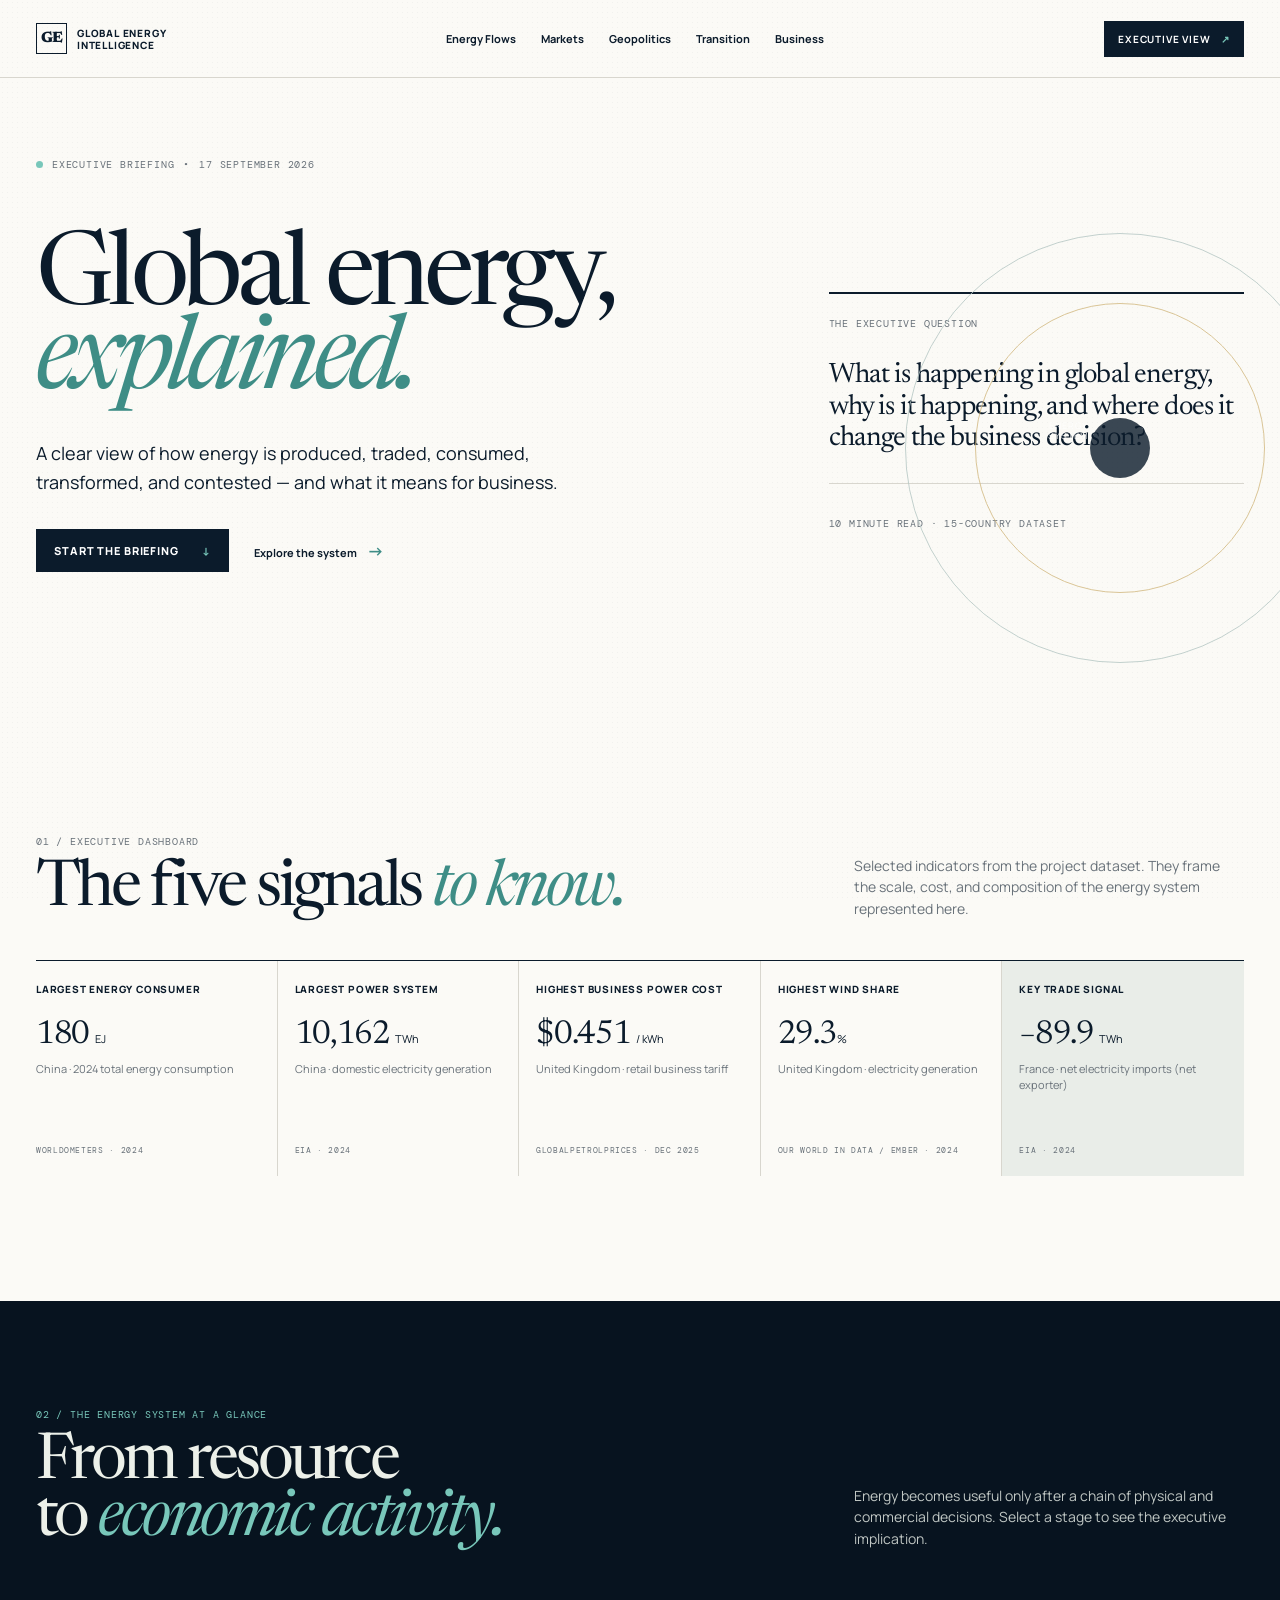
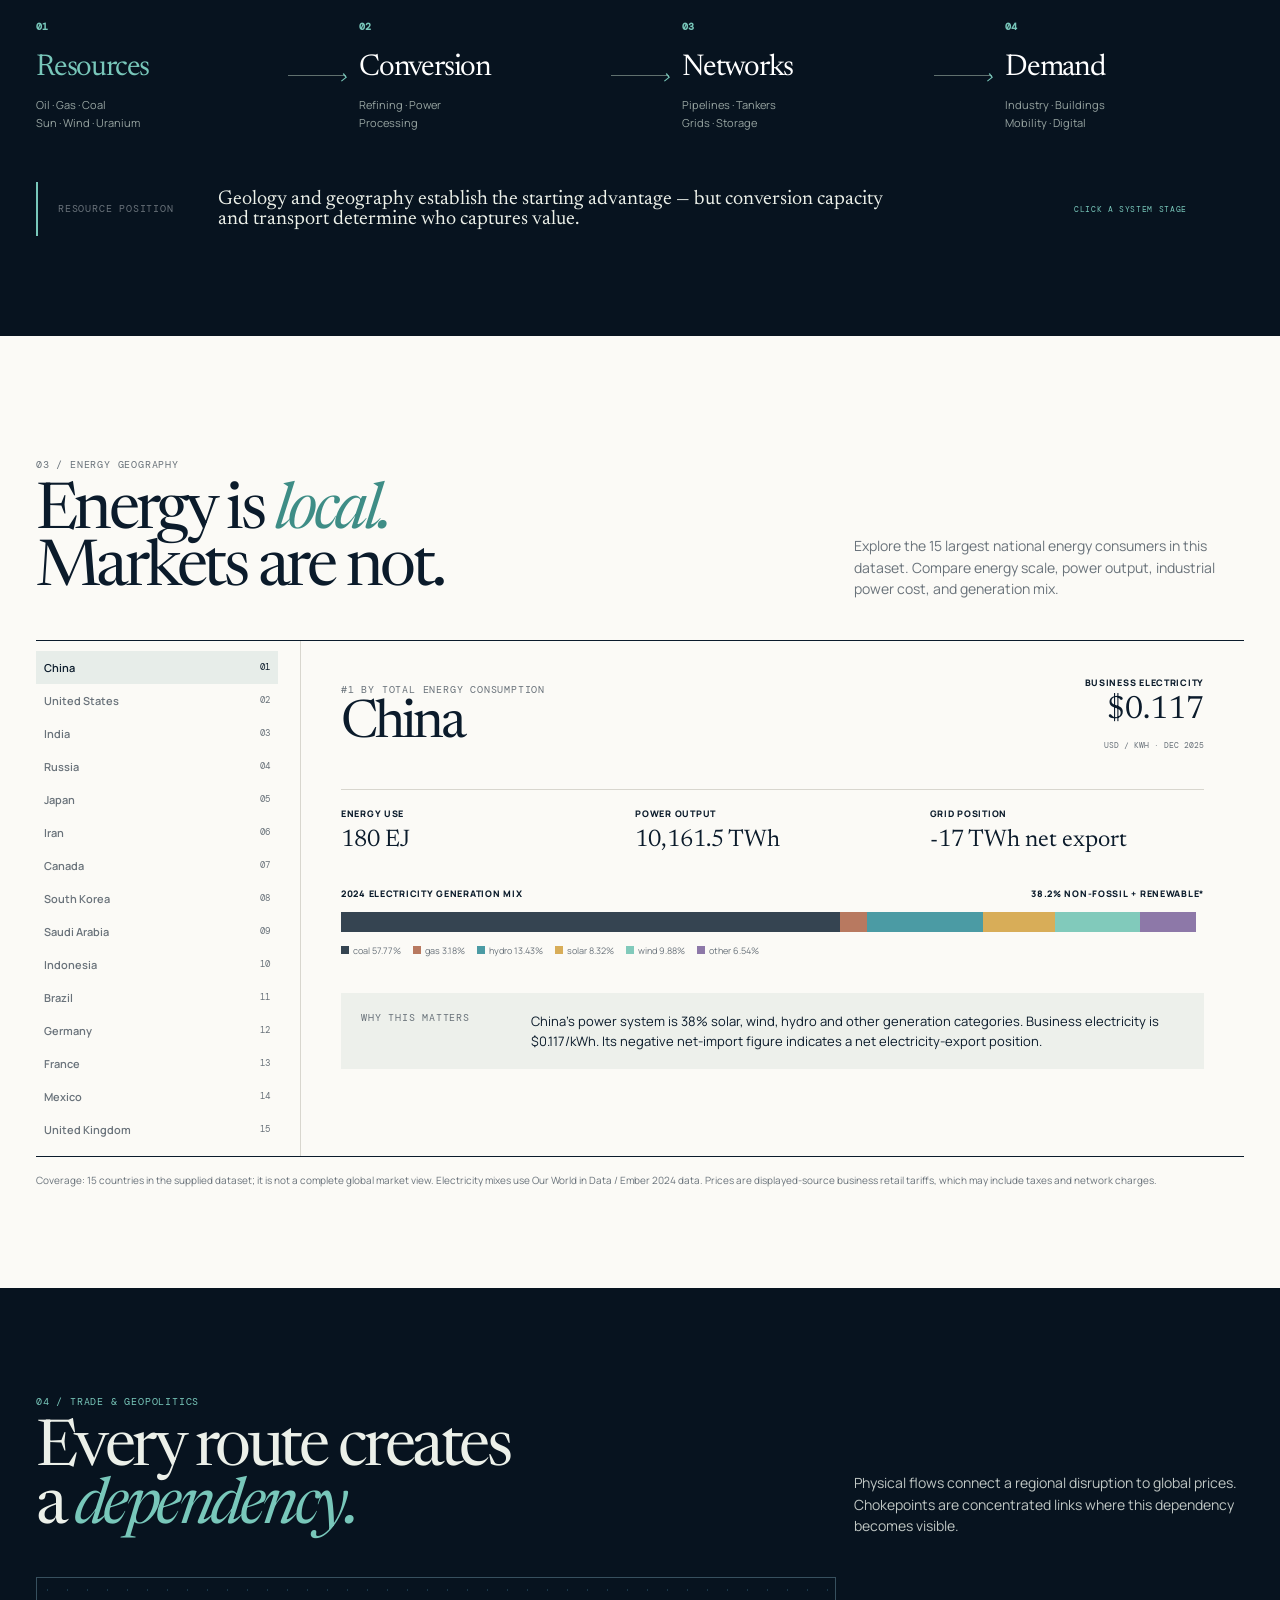
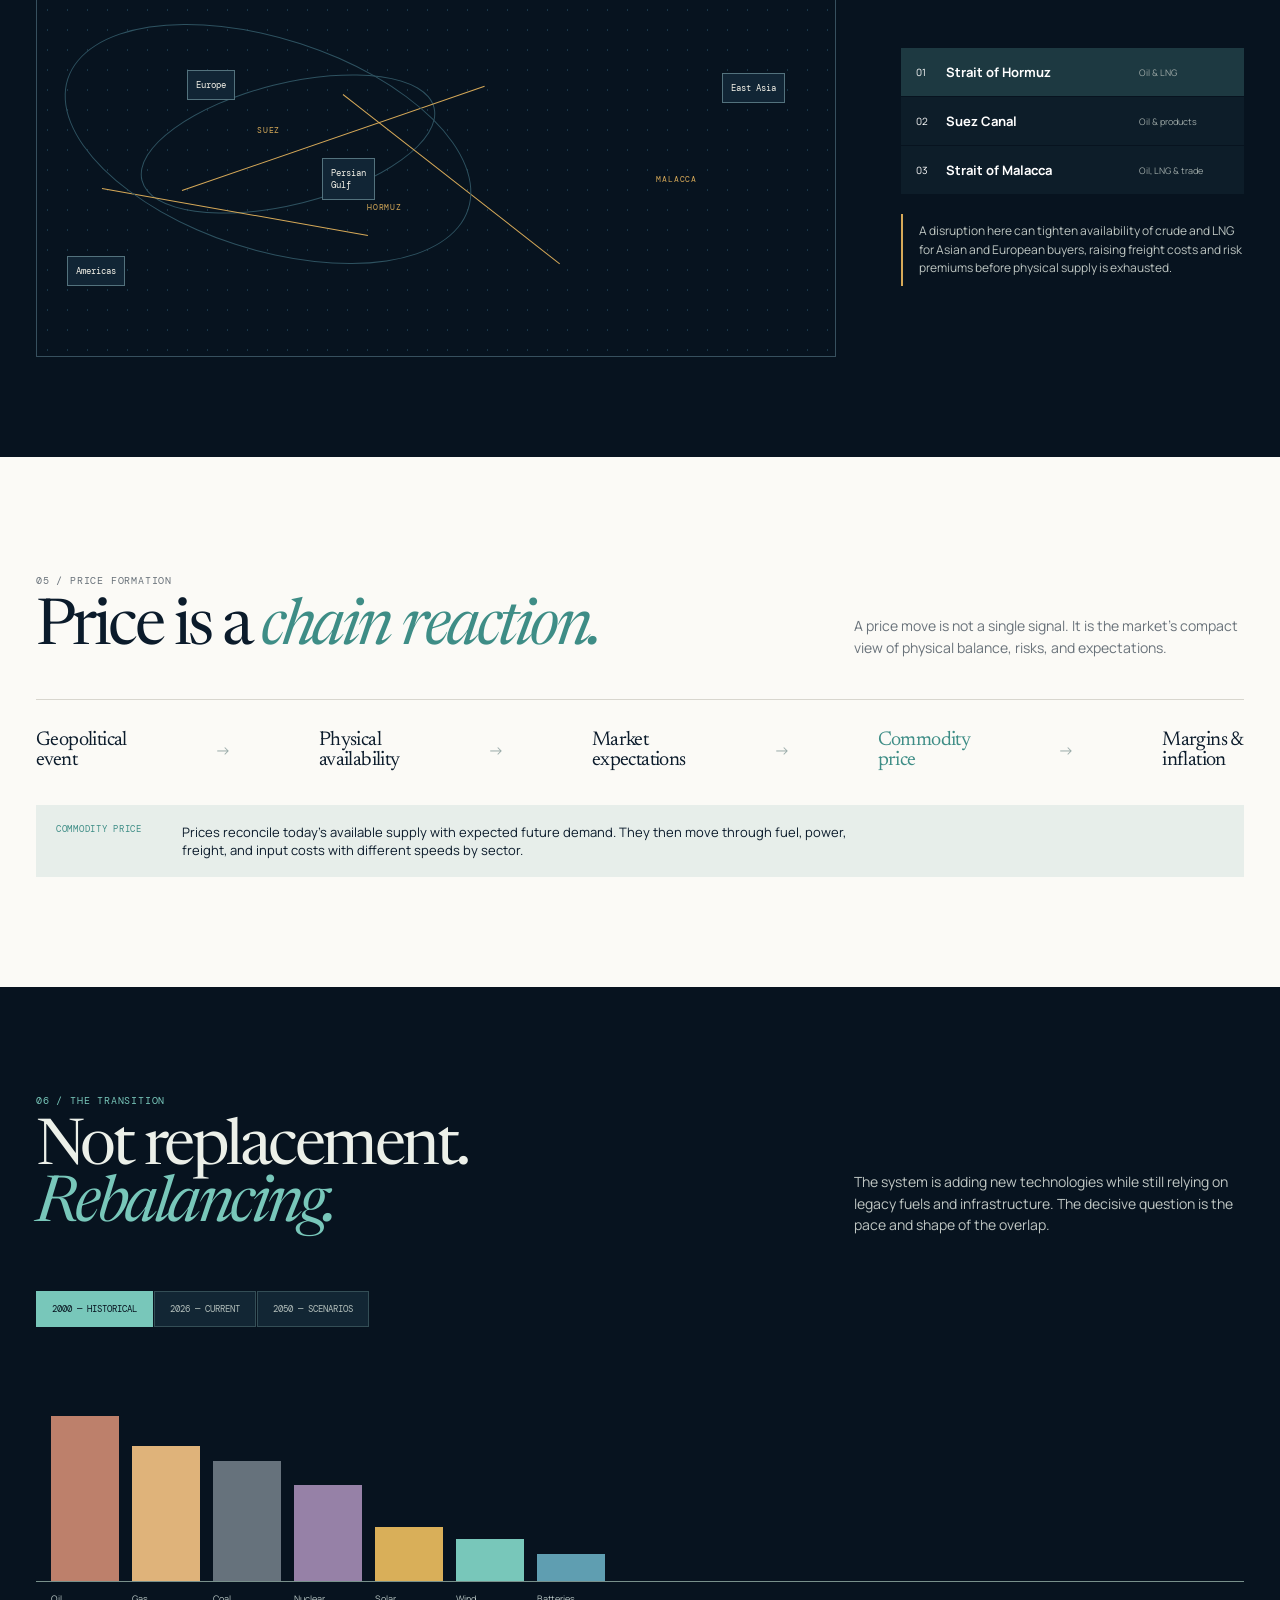
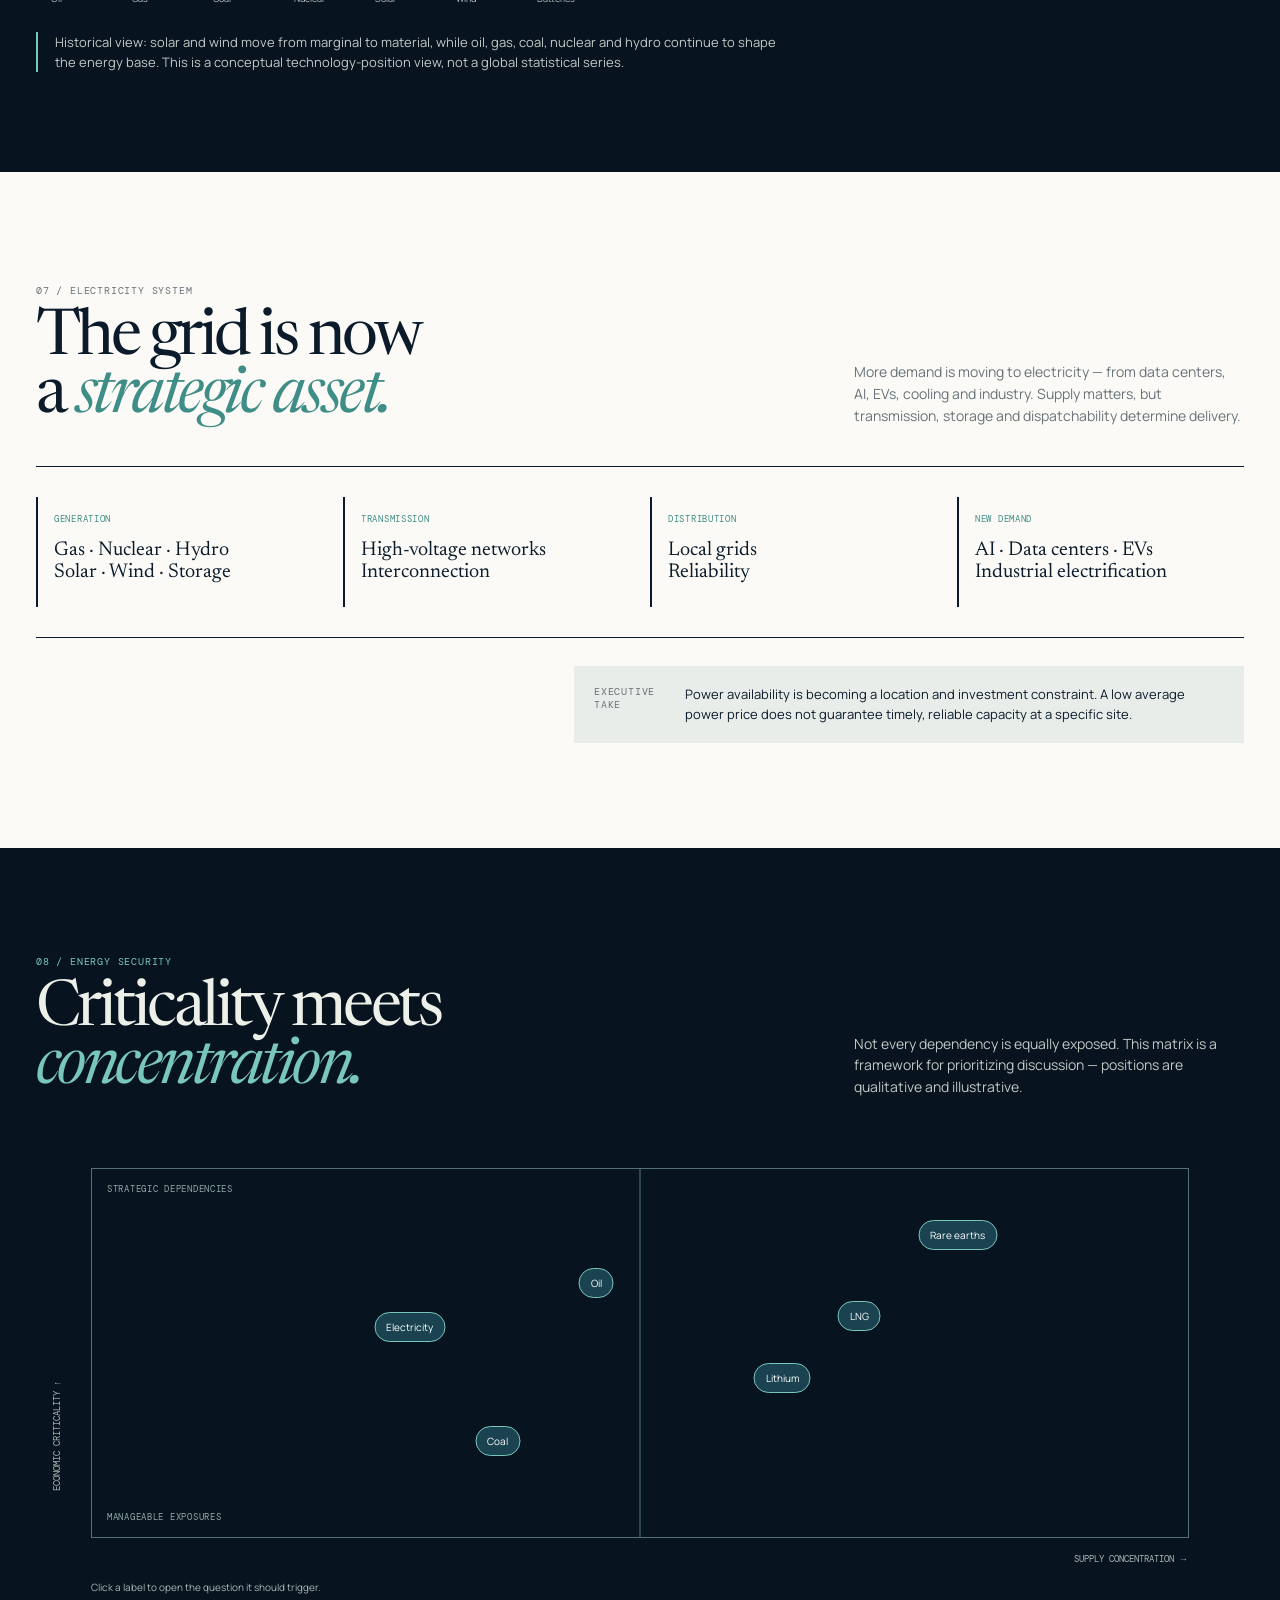
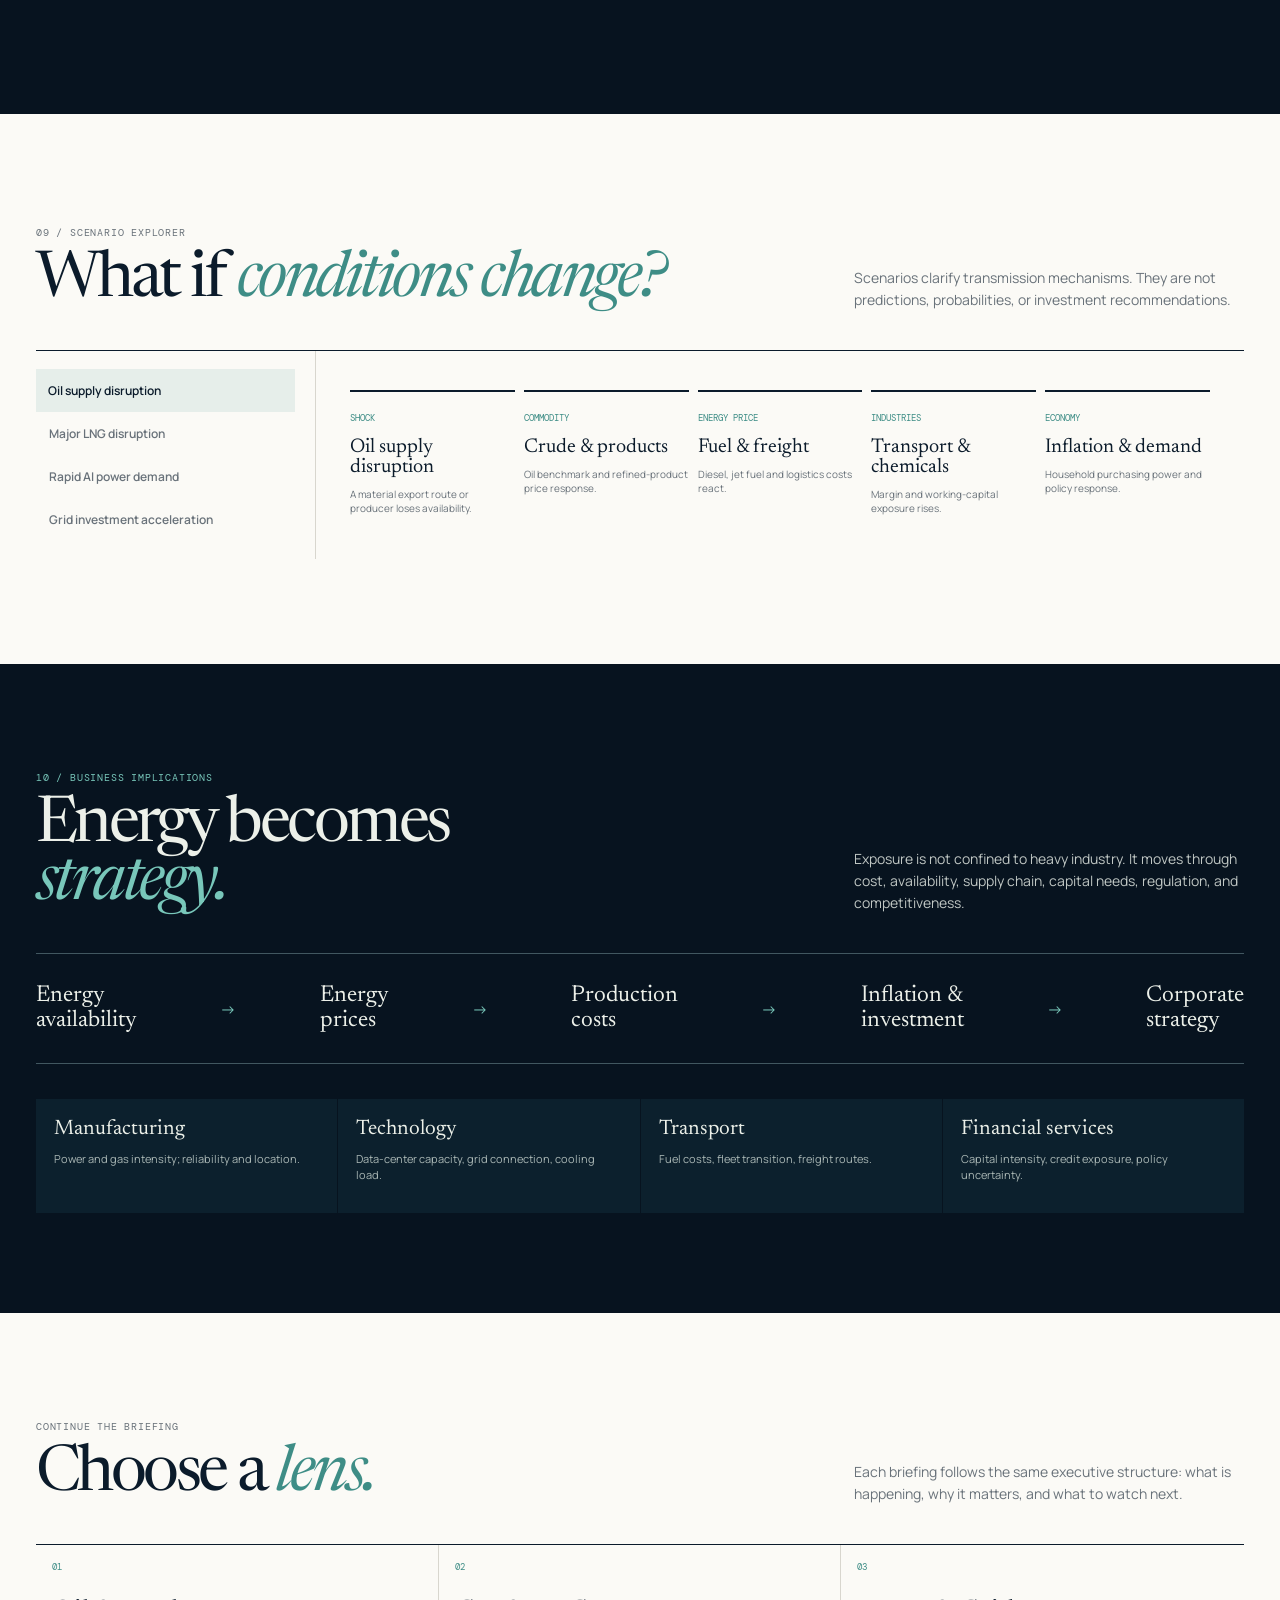
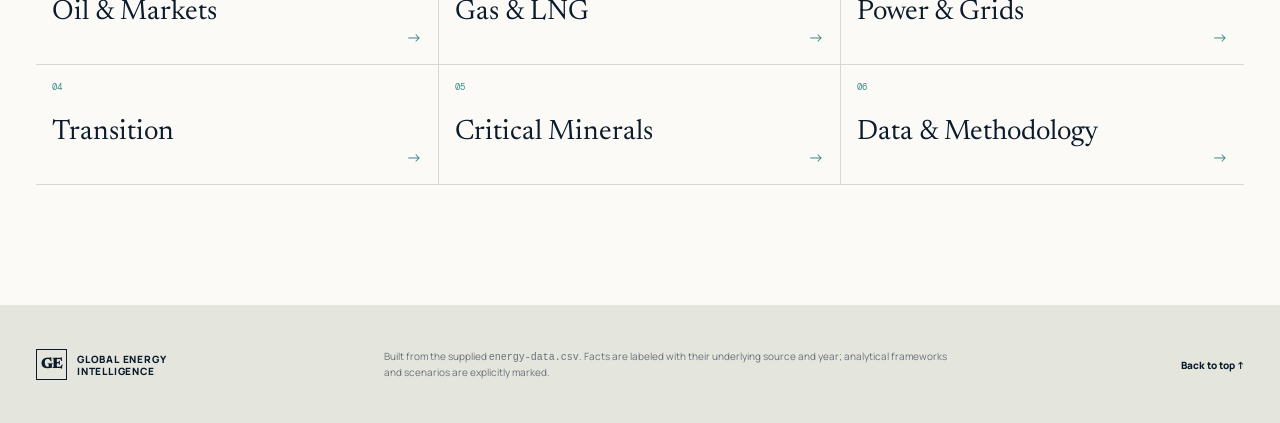
==== DataDemo/index.html @ bc17d354 "Add Global Energy Intelligence site" ====
<!doctype html>
<html lang="en">
  <head>
    <meta charset="UTF-8" />
    <meta name="viewport" content="width=device-width, initial-scale=1.0" />
    <title>Global Energy Intelligence</title>
    <meta name="description" content="An executive briefing on the global energy system." />
    <link rel="preconnect" href="https://fonts.googleapis.com" />
    <link rel="preconnect" href="https://fonts.gstatic.com" crossorigin />
    <link href="https://fonts.googleapis.com/css2?family=DM+Mono:wght@400;500&family=Manrope:wght@400;500;600;700;800&family=Newsreader:opsz,wght@6..72,400;6..72,500&display=swap" rel="stylesheet" />
    <link rel="stylesheet" href="styles.css" />
  </head>
  <body>
    <div class="page-noise"></div>
    <header class="site-header">
      <a class="brand" href="#overview"><span class="brand-mark">GE</span><span>Global Energy<br />Intelligence</span></a>
      <nav><a href="#flows">Energy Flows</a><a href="#markets">Markets</a><a href="#geopolitics">Geopolitics</a><a href="#transition">Transition</a><a href="#business">Business</a></nav>
      <a class="executive-button" href="#overview">Executive view <span>↗</span></a>
    </header>

    <main id="overview">
      <section class="hero section-shell">
        <div class="hero-meta"><span class="live-dot"></span> EXECUTIVE BRIEFING <span>•</span> 17 SEPTEMBER 2026</div>
        <div class="hero-grid">
          <div>
            <h1>Global energy,<br /><em>explained.</em></h1>
            <p class="hero-copy">A clear view of how energy is produced, traded, consumed, transformed, and contested — and what it means for business.</p>
            <div class="hero-actions"><a href="#numbers" class="button-primary">Start the briefing <span>↓</span></a><a href="#flows" class="text-link">Explore the system <span>→</span></a></div>
          </div>
          <aside class="hero-insight"><span class="eyebrow">THE EXECUTIVE QUESTION</span><p>What is happening in global energy, why is it happening, and where does it change the business decision?</p><div class="rule"></div><span class="mono">10 MINUTE READ · 15-COUNTRY DATASET</span></aside>
        </div>
        <div class="hero-orbit" aria-hidden="true"><div class="orbit orbit-a"></div><div class="orbit orbit-b"></div><div class="orbit-center"></div><span>ENERGY<br />SYSTEM</span></div>
      </section>

      <section class="numbers section-shell" id="numbers">
        <div class="section-heading"><div><span class="eyebrow">01 / EXECUTIVE DASHBOARD</span><h2>The five signals <em>to know.</em></h2></div><p>Selected indicators from the project dataset. They frame the scale, cost, and composition of the energy system represented here.</p></div>
        <div class="metric-grid">
          <article class="metric-card"><span class="metric-label">Largest energy consumer</span><strong>180 <small>EJ</small></strong><span class="metric-detail">China · 2024 total energy consumption</span><span class="source">WORLDOMETERS · 2024</span></article>
          <article class="metric-card"><span class="metric-label">Largest power system</span><strong>10,162 <small>TWh</small></strong><span class="metric-detail">China · domestic electricity generation</span><span class="source">EIA · 2024</span></article>
          <article class="metric-card"><span class="metric-label">Highest business power cost</span><strong>$0.451 <small>/ kWh</small></strong><span class="metric-detail">United Kingdom · retail business tariff</span><span class="source">GLOBALPETROLPRICES · DEC 2025</span></article>
          <article class="metric-card"><span class="metric-label">Highest wind share</span><strong>29.3<small>%</small></strong><span class="metric-detail">United Kingdom · electricity generation</span><span class="source">OUR WORLD IN DATA / EMBER · 2024</span></article>
          <article class="metric-card accent"><span class="metric-label">Key trade signal</span><strong>−89.9 <small>TWh</small></strong><span class="metric-detail">France · net electricity imports (net exporter)</span><span class="source">EIA · 2024</span></article>
        </div>
      </section>

      <section class="flow-section" id="flows">
        <div class="section-shell"><div class="section-heading inverse"><div><span class="eyebrow">02 / THE ENERGY SYSTEM AT A GLANCE</span><h2>From resource<br />to <em>economic activity.</em></h2></div><p>Energy becomes useful only after a chain of physical and commercial decisions. Select a stage to see the executive implication.</p></div>
        <div class="flow-diagram" id="flowDiagram">
          <button class="flow-node active" data-flow="resources"><b>01</b><span>Resources</span><small>Oil · Gas · Coal<br />Sun · Wind · Uranium</small></button><i></i>
          <button class="flow-node" data-flow="conversion"><b>02</b><span>Conversion</span><small>Refining · Power<br />Processing</small></button><i></i>
          <button class="flow-node" data-flow="networks"><b>03</b><span>Networks</span><small>Pipelines · Tankers<br />Grids · Storage</small></button><i></i>
          <button class="flow-node" data-flow="demand"><b>04</b><span>Demand</span><small>Industry · Buildings<br />Mobility · Digital</small></button>
        </div>
        <div class="flow-explainer" id="flowExplainer"><span class="eyebrow">RESOURCE POSITION</span><p>Geology and geography establish the starting advantage — but conversion capacity and transport determine who captures value.</p><span class="mono">CLICK A SYSTEM STAGE</span></div></div>
      </section>

      <section class="country-section section-shell" id="markets">
        <div class="section-heading"><div><span class="eyebrow">03 / ENERGY GEOGRAPHY</span><h2>Energy is <em>local.</em><br />Markets are not.</h2></div><p>Explore the 15 largest national energy consumers in this dataset. Compare energy scale, power output, industrial power cost, and generation mix.</p></div>
        <div class="country-layout"><aside class="country-list" id="countryList"></aside><div class="country-detail"><div class="country-top"><div><span class="eyebrow" id="countryRank"></span><h3 id="countryName">China</h3></div><div class="country-price"><span>BUSINESS ELECTRICITY</span><strong id="countryPrice">$0.117</strong><small>USD / KWH · DEC 2025</small></div></div><div class="country-stat-row"><div><span>ENERGY USE</span><b id="energyUse"></b></div><div><span>POWER OUTPUT</span><b id="powerOutput"></b></div><div><span>GRID POSITION</span><b id="gridPosition"></b></div></div><div class="mix-wrap"><div class="mix-header"><span>2024 ELECTRICITY GENERATION MIX</span><span id="cleanShare"></span></div><div class="mix-bar" id="mixBar"></div><div class="mix-legend" id="mixLegend"></div></div><div class="why-matters"><span class="eyebrow">WHY THIS MATTERS</span><p id="countryInsight"></p></div></div></div>
        <p class="data-note">Coverage: 15 countries in the supplied dataset; it is not a complete global market view. Electricity mixes use Our World in Data / Ember 2024 data. Prices are displayed-source business retail tariffs, which may include taxes and network charges.</p>
      </section>

      <section class="trade-section" id="geopolitics"><div class="section-shell"><div class="section-heading inverse"><div><span class="eyebrow">04 / TRADE & GEOPOLITICS</span><h2>Every route creates<br />a <em>dependency.</em></h2></div><p>Physical flows connect a regional disruption to global prices. Chokepoints are concentrated links where this dependency becomes visible.</p></div><div class="trade-layout"><div class="trade-map"><div class="route r1"></div><div class="route r2"></div><div class="route r3"></div><div class="map-node n1">Persian<br />Gulf</div><div class="map-node n2">Europe</div><div class="map-node n3">East Asia</div><div class="map-node n4">Americas</div><span class="choke c1">HORMUZ</span><span class="choke c2">SUEZ</span><span class="choke c3">MALACCA</span></div><div class="chokepoints"><button class="choke-item active" data-choke="Hormuz">01 <b>Strait of Hormuz</b><span>Oil & LNG</span></button><button class="choke-item" data-choke="Suez">02 <b>Suez Canal</b><span>Oil & products</span></button><button class="choke-item" data-choke="Malacca">03 <b>Strait of Malacca</b><span>Oil, LNG & trade</span></button><div class="choke-copy" id="chokeCopy">A disruption here can tighten availability of crude and LNG for Asian and European buyers, raising freight costs and risk premiums before physical supply is exhausted.</div></div></div></div></section>

      <section class="prices section-shell"><div class="section-heading"><div><span class="eyebrow">05 / PRICE FORMATION</span><h2>Price is a <em>chain reaction.</em></h2></div><p>A price move is not a single signal. It is the market’s compact view of physical balance, risks, and expectations.</p></div><div class="causal"><button data-cause="event">Geopolitical<br />event</button><i>→</i><button data-cause="supply">Physical<br />availability</button><i>→</i><button data-cause="expectations">Market<br />expectations</button><i>→</i><button data-cause="prices" class="selected">Commodity<br />price</button><i>→</i><button data-cause="economy">Margins &<br />inflation</button></div><div class="cause-detail" id="causeDetail"><b>COMMODITY PRICE</b><p>Prices reconcile today’s available supply with expected future demand. They then move through fuel, power, freight, and input costs with different speeds by sector.</p></div></section>

      <section class="transition-section" id="transition"><div class="section-shell"><div class="section-heading inverse"><div><span class="eyebrow">06 / THE TRANSITION</span><h2>Not replacement.<br /><em>Rebalancing.</em></h2></div><p>The system is adding new technologies while still relying on legacy fuels and infrastructure. The decisive question is the pace and shape of the overlap.</p></div><div class="timeline-controls"><button class="time active" data-time="history">2000 — HISTORICAL</button><button class="time" data-time="current">2026 — CURRENT</button><button class="time" data-time="scenario">2050 — SCENARIOS</button></div><div class="transition-chart" id="transitionChart"></div><div class="transition-copy" id="transitionCopy">Historical view: solar and wind move from marginal to material, while oil, gas, coal, nuclear and hydro continue to shape the energy base. This is a conceptual technology-position view, not a global statistical series.</div></div></section>

      <section class="electricity section-shell"><div class="section-heading"><div><span class="eyebrow">07 / ELECTRICITY SYSTEM</span><h2>The grid is now<br />a <em>strategic asset.</em></h2></div><p>More demand is moving to electricity — from data centers, AI, EVs, cooling and industry. Supply matters, but transmission, storage and dispatchability determine delivery.</p></div><div class="grid-system"><div class="grid-block generation"><span>GENERATION</span><b>Gas · Nuclear · Hydro<br />Solar · Wind · Storage</b></div><i></i><div class="grid-block transmission"><span>TRANSMISSION</span><b>High-voltage networks<br />Interconnection</b></div><i></i><div class="grid-block distribution"><span>DISTRIBUTION</span><b>Local grids<br />Reliability</b></div><i></i><div class="grid-block demand"><span>NEW DEMAND</span><b>AI · Data centers · EVs<br />Industrial electrification</b></div></div><div class="executive-take"><span class="eyebrow">EXECUTIVE TAKE</span><p>Power availability is becoming a location and investment constraint. A low average power price does not guarantee timely, reliable capacity at a specific site.</p></div></section>

      <section class="security-section"><div class="section-shell"><div class="section-heading inverse"><div><span class="eyebrow">08 / ENERGY SECURITY</span><h2>Criticality meets<br /><em>concentration.</em></h2></div><p>Not every dependency is equally exposed. This matrix is a framework for prioritizing discussion — positions are qualitative and illustrative.</p></div><div class="matrix-wrap"><div class="matrix-y">ECONOMIC CRITICALITY <span>↑</span></div><div class="matrix"><div class="matrix-label top">STRATEGIC DEPENDENCIES</div><div class="matrix-label bottom">MANAGEABLE EXPOSURES</div><div class="axis-x">SUPPLY CONCENTRATION <span>→</span></div><button style="--x:79%;--y:18%">Rare earths</button><button style="--x:70%;--y:40%">LNG</button><button style="--x:46%;--y:31%">Oil</button><button style="--x:63%;--y:57%">Lithium</button><button style="--x:29%;--y:43%">Electricity</button><button style="--x:37%;--y:74%">Coal</button></div><div class="matrix-note">Click a label to open the question it should trigger.</div></div></div></section>

      <section class="scenario section-shell"><div class="section-heading"><div><span class="eyebrow">09 / SCENARIO EXPLORER</span><h2>What if <em>conditions change?</em></h2></div><p>Scenarios clarify transmission mechanisms. They are not predictions, probabilities, or investment recommendations.</p></div><div class="scenario-layout"><div class="scenario-buttons"><button class="scenario-choice active" data-scenario="oil">Oil supply disruption</button><button class="scenario-choice" data-scenario="lng">Major LNG disruption</button><button class="scenario-choice" data-scenario="ai">Rapid AI power demand</button><button class="scenario-choice" data-scenario="grid">Grid investment acceleration</button></div><div class="scenario-flow" id="scenarioFlow"></div></div></section>

      <section class="business-section" id="business"><div class="section-shell"><div class="section-heading inverse"><div><span class="eyebrow">10 / BUSINESS IMPLICATIONS</span><h2>Energy becomes<br /><em>strategy.</em></h2></div><p>Exposure is not confined to heavy industry. It moves through cost, availability, supply chain, capital needs, regulation, and competitiveness.</p></div><div class="business-chain"><span>Energy<br />availability</span><i>→</i><span>Energy<br />prices</span><i>→</i><span>Production<br />costs</span><i>→</i><span>Inflation &<br />investment</span><i>→</i><span>Corporate<br />strategy</span></div><div class="sector-grid"><article><b>Manufacturing</b><p>Power and gas intensity; reliability and location.</p></article><article><b>Technology</b><p>Data-center capacity, grid connection, cooling load.</p></article><article><b>Transport</b><p>Fuel costs, fleet transition, freight routes.</p></article><article><b>Financial services</b><p>Capital intensity, credit exposure, policy uncertainty.</p></article></div></div></section>

      <section class="deep-dives section-shell"><div class="section-heading"><div><span class="eyebrow">CONTINUE THE BRIEFING</span><h2>Choose a <em>lens.</em></h2></div><p>Each briefing follows the same executive structure: what is happening, why it matters, and what to watch next.</p></div><div class="dive-grid"><a href="#markets"><span>01</span><b>Oil & Markets</b><i>→</i></a><a href="#geopolitics"><span>02</span><b>Gas & LNG</b><i>→</i></a><a href="#transition"><span>03</span><b>Power & Grids</b><i>→</i></a><a href="#transition"><span>04</span><b>Transition</b><i>→</i></a><a href="#business"><span>05</span><b>Critical Minerals</b><i>→</i></a><a href="#numbers"><span>06</span><b>Data & Methodology</b><i>→</i></a></div></section>
    </main>
    <footer><div class="brand"><span class="brand-mark">GE</span><span>Global Energy<br />Intelligence</span></div><p>Built from the supplied <code>energy-data.csv</code>. Facts are labeled with their underlying source and year; analytical frameworks and scenarios are explicitly marked.</p><a href="#overview">Back to top ↑</a></footer>
    <script src="app.js"></script>
  </body>
</html>
---- DataDemo/styles.css ----
:root{--ink:#0b1b2b;--navy:#07131f;--cream:#f4f1e9;--paper:#fbfaf6;--line:#d8d6ce;--muted:#69727a;--aqua:#78c7ba;--gold:#d6a958;--coral:#d47c68}*{box-sizing:border-box}html{scroll-behavior:smooth}body{margin:0;background:var(--paper);color:var(--ink);font-family:Manrope,Arial,sans-serif}.page-noise{position:fixed;inset:0;z-index:-1;opacity:.3;pointer-events:none;background-image:radial-gradient(#001b2a20 .5px,transparent .5px);background-size:5px 5px}.site-header{height:78px;display:flex;align-items:center;justify-content:space-between;max-width:1360px;padding:0 36px;margin:auto;border-bottom:1px solid var(--line)}.brand{display:flex;align-items:center;gap:10px;text-transform:uppercase;font-size:10px;font-weight:800;letter-spacing:.08em;line-height:1.2;color:var(--ink);text-decoration:none}.brand-mark{width:31px;height:31px;border:1px solid var(--ink);display:grid;place-items:center;font-family:Newsreader,serif;font-size:15px;letter-spacing:-.08em}.site-header nav{display:flex;gap:25px}.site-header nav a,.text-link{font-size:11px;color:var(--ink);text-decoration:none;font-weight:700}.executive-button{background:var(--ink);color:#fff;text-decoration:none;padding:11px 14px;font-size:10px;text-transform:uppercase;letter-spacing:.08em;font-weight:700}.executive-button span{color:var(--aqua);margin-left:8px}.section-shell{max-width:1360px;margin:auto;padding-left:36px;padding-right:36px}.hero{padding-top:80px;min-height:650px;position:relative;overflow:hidden}.hero-meta,.eyebrow,.mono,.source{font-family:"DM Mono",monospace;font-size:10px;letter-spacing:.08em;color:var(--muted)}.hero-meta{display:flex;gap:9px;align-items:center}.live-dot{height:7px;width:7px;border-radius:50%;background:var(--aqua);display:inline-block}.hero-grid{display:grid;grid-template-columns:1.25fr .75fr;gap:100px;margin-top:68px}.hero h1,h2,h3{font-family:Newsreader,Georgia,serif;font-weight:400;letter-spacing:-.055em;margin:0}.hero h1{font-size:clamp(65px,8vw,119px);line-height:.82}.hero h1 em,h2 em{color:#3e8d86}.hero-copy{font-size:18px;line-height:1.6;max-width:540px;margin:32px 0}.hero-actions{display:flex;align-items:center;gap:25px}.button-primary{padding:14px 18px;background:var(--ink);color:#fff;font-size:11px;text-transform:uppercase;font-weight:800;letter-spacing:.08em;text-decoration:none}.button-primary span{color:var(--aqua);margin-left:20px}.text-link span{color:#3e8d86;font-size:17px;margin-left:8px}.hero-insight{border-top:2px solid var(--ink);padding-top:16px;align-self:end;margin-bottom:40px}.hero-insight p{font-family:Newsreader,serif;font-size:28px;line-height:1.12;letter-spacing:-.03em}.rule{height:1px;background:var(--line);margin:26px 0}.hero-orbit{position:absolute;width:430px;height:430px;right:-55px;top:155px;opacity:.8}.orbit{position:absolute;border:1px solid #b4c6c3;border-radius:50%;inset:0}.orbit-b{inset:70px;border-color:#d1b77e}.orbit-center{position:absolute;width:60px;height:60px;left:185px;top:185px;border-radius:50%;background:var(--ink)}.hero-orbit span{position:absolute;top:188px;left:143px;color:#fff;font-size:9px;text-align:center;letter-spacing:.1em;line-height:1.1;z-index:1}.numbers{padding-top:100px;padding-bottom:125px}.section-heading{display:flex;justify-content:space-between;align-items:flex-end;gap:50px;margin-bottom:40px}.section-heading h2{font-size:clamp(43px,5vw,68px);line-height:.9;margin-top:12px}.section-heading p{max-width:390px;font-size:14px;color:var(--muted);line-height:1.55;margin:0}.metric-grid{border-top:1px solid var(--ink);display:grid;grid-template-columns:repeat(5,1fr)}.metric-card{min-height:215px;border-right:1px solid var(--line);padding:21px 17px;display:flex;flex-direction:column;gap:9px}.metric-card:first-child{padding-left:0}.metric-card:last-child{border:0}.metric-card.accent{background:#e9ede8;padding-left:17px}.metric-label{font-size:10px;text-transform:uppercase;letter-spacing:.08em;font-weight:800;min-height:28px}.metric-card strong{font-family:Newsreader,serif;font-size:33px;font-weight:400;letter-spacing:-.04em}.metric-card strong small{font-family:Manrope;font-size:11px;letter-spacing:0}.metric-detail{font-size:11px;line-height:1.45;color:var(--muted)}.source{margin-top:auto;font-size:8px}.flow-section,.trade-section,.transition-section,.security-section,.business-section{background:var(--navy);color:#ecf0e9}.flow-section{padding:100px 0}.inverse .eyebrow{color:var(--aqua)}.inverse h2 em{color:var(--aqua)}.inverse p{color:#c0c7c4}.flow-diagram{display:flex;align-items:center;margin-top:70px}.flow-node{flex:1;text-align:left;background:transparent;border:0;color:#fff;padding:0;cursor:pointer;font-family:Manrope}.flow-node b{display:block;font-family:"DM Mono";font-size:10px;color:var(--aqua);margin-bottom:20px}.flow-node span{display:block;font-family:Newsreader,serif;font-size:30px;letter-spacing:-.04em;margin-bottom:12px}.flow-node small{color:#98a5a2;font-size:11px;line-height:1.5}.flow-node.active span{color:var(--aqua)}.flow-diagram i{width:58px;height:1px;background:#60706e;position:relative;margin:0 13px}.flow-diagram i:after{content:'›';position:absolute;right:-2px;top:-11px;color:var(--aqua);font-size:18px}.flow-explainer{margin-top:50px;border-left:2px solid var(--aqua);padding:7px 0 7px 20px;display:grid;grid-template-columns:160px 1fr 170px;align-items:center}.flow-explainer p{font-family:Newsreader,serif;font-size:20px;margin:0;max-width:680px}.flow-explainer .mono{color:var(--aqua);font-size:8px}.country-section{padding-top:115px;padding-bottom:90px}.country-layout{display:grid;grid-template-columns:265px 1fr;border-top:1px solid var(--ink);border-bottom:1px solid var(--ink)}.country-list{padding:10px 22px 10px 0;border-right:1px solid var(--line);max-height:520px;overflow:auto}.country-choice{display:flex;justify-content:space-between;align-items:center;width:100%;border:0;background:transparent;padding:9px 8px;color:var(--muted);font:600 11px Manrope;text-align:left;cursor:pointer}.country-choice b{font-family:"DM Mono";font-size:9px;font-weight:400}.country-choice.active{color:var(--ink);background:#e7ede9}.country-detail{padding:35px 40px}.country-top{display:flex;justify-content:space-between;align-items:flex-start}.country-top h3{font-size:53px}.country-price{text-align:right}.country-price span,.country-stat-row span,.mix-header{display:block;font-size:9px;letter-spacing:.08em;font-weight:800}.country-price strong{display:block;font-family:Newsreader,serif;font-size:32px;font-weight:400;margin:5px 0}.country-price small{font:8px "DM Mono";color:var(--muted)}.country-stat-row{display:grid;grid-template-columns:repeat(3,1fr);gap:20px;border-top:1px solid var(--line);margin-top:36px;padding-top:17px}.country-stat-row b{display:block;font-family:Newsreader,serif;font-size:24px;font-weight:400;margin-top:8px}.mix-wrap{margin-top:35px}.mix-header{display:flex;justify-content:space-between}.mix-bar{height:20px;display:flex;margin:12px 0}.mix-segment{height:100%;transition:width .4s}.mix-legend{display:flex;gap:12px;flex-wrap:wrap}.legend{font-size:9px;color:var(--muted)}.legend i{display:inline-block;width:8px;height:8px;margin-right:4px}.why-matters{background:#edf0eb;margin-top:36px;padding:18px 20px;display:grid;grid-template-columns:170px 1fr}.why-matters p{margin:0;font-size:13px;line-height:1.55}.data-note{font-size:10px;line-height:1.5;color:var(--muted);margin-top:16px}.trade-section{padding:100px 0}.trade-layout{display:grid;grid-template-columns:1.4fr .6fr;gap:65px;align-items:center}.trade-map{height:380px;border:1px solid #37505e;position:relative;background:radial-gradient(circle at 52% 60%,#193749 1px,transparent 1px);background-size:20px 20px}.trade-map:before,.trade-map:after{content:'';position:absolute;border:1px solid #2e5260;border-radius:50%;width:300px;height:120px;left:100px;top:105px;transform:rotate(-14deg)}.trade-map:after{width:420px;height:210px;left:20px;top:60px;transform:rotate(18deg)}.route{position:absolute;height:1px;background:var(--gold);transform-origin:left}.r1{width:320px;left:145px;top:212px;transform:rotate(-19deg)}.r2{width:275px;left:306px;top:116px;transform:rotate(38deg)}.r3{width:270px;left:65px;top:210px;transform:rotate(10deg)}.map-node{position:absolute;padding:8px;background:#112535;border:1px solid #53727d;font:9px "DM Mono";color:#f5f3e9}.n1{left:285px;top:180px}.n2{left:150px;top:92px}.n3{right:50px;top:95px}.n4{left:30px;bottom:70px}.choke{position:absolute;font:8px "DM Mono";letter-spacing:.1em;color:var(--gold)}.c1{left:330px;top:224px}.c2{left:220px;top:147px}.c3{right:138px;top:196px}.chokepoints{display:flex;flex-direction:column;gap:1px}.choke-item{display:grid;grid-template-columns:30px 1fr 90px;align-items:center;border:0;background:#0d1d29;color:#fff;padding:15px;text-align:left;font:10px Manrope;cursor:pointer}.choke-item b{font-size:13px}.choke-item span{font-size:9px;color:#9ea9a7}.choke-item.active{background:#1d3941}.choke-copy{margin-top:19px;border-left:2px solid var(--gold);padding:8px 0 8px 16px;color:#bec6c2;font-size:12px;line-height:1.55}.prices{padding-top:110px;padding-bottom:110px}.causal{display:flex;align-items:center;justify-content:space-between;border-top:1px solid var(--line);padding-top:30px}.causal button{font-family:Newsreader,serif;font-size:20px;letter-spacing:-.03em;line-height:1;background:transparent;border:0;text-align:left;padding:0;color:var(--ink);cursor:pointer}.causal button.selected{color:#3e8d86}.causal i{font-style:normal;color:#9bacaa}.cause-detail{margin-top:35px;background:#e7eeea;padding:18px 20px;display:flex;gap:40px}.cause-detail b{font:9px "DM Mono";color:#3e8d86;letter-spacing:.08em}.cause-detail p{margin:0;font-size:13px;max-width:700px}.transition-section{padding:100px 0}.timeline-controls{display:flex;gap:1px;margin:55px 0 30px}.time{background:#122634;color:#b3bfbb;border:1px solid #344e56;padding:11px 15px;font:9px "DM Mono";cursor:pointer}.time.active{color:var(--navy);background:var(--aqua);border-color:var(--aqua)}.transition-chart{height:225px;display:flex;align-items:end;gap:13px;border-bottom:1px solid #78908b;padding:0 15px}.tech-bar{width:68px;position:relative;background:var(--color);min-height:7px;transition:height .4s}.tech-bar span{position:absolute;bottom:-24px;left:0;color:#bbc9c6;font-size:9px;white-space:nowrap}.transition-copy{margin-top:50px;border-left:2px solid var(--aqua);padding-left:17px;max-width:750px;font-size:13px;color:#c1cac7;line-height:1.55}.electricity{padding-top:105px;padding-bottom:105px}.grid-system{display:flex;align-items:center;border-top:1px solid var(--ink);border-bottom:1px solid var(--ink);padding:30px 0}.grid-block{flex:1;min-height:110px;padding:16px;border-left:2px solid var(--ink)}.grid-block span{display:block;font:9px "DM Mono";letter-spacing:.08em;color:#3e8d86}.grid-block b{font-family:Newsreader,serif;font-size:20px;font-weight:400;line-height:1.1;display:block;margin-top:14px}.grid-system i{font-style:normal;font-size:22px;color:#3e8d86;margin:0 10px}.executive-take{margin:28px 0 0 auto;max-width:670px;background:#e9ede9;padding:19px 20px;display:flex;gap:30px}.executive-take p{margin:0;font-size:13px;line-height:1.5}.security-section{padding:100px 0}.matrix-wrap{position:relative;margin:70px 55px 20px}.matrix{height:370px;border:1px solid #557077;position:relative;background:linear-gradient(90deg,transparent 49.9%,#557077 50%,transparent 50.1%),linear-gradient(transparent 49.9%,#557077 50%,transparent 50.1%)}.matrix-label{position:absolute;color:#93a9a6;font:9px "DM Mono";letter-spacing:.08em}.matrix-label.top{top:14px;left:15px}.matrix-label.bottom{bottom:14px;left:15px}.matrix button{position:absolute;left:var(--x);top:var(--y);transform:translate(-50%,-50%);background:#1a4250;border:1px solid var(--aqua);color:#fff;border-radius:20px;padding:7px 11px;font:10px Manrope;cursor:pointer}.matrix button:hover{background:var(--aqua);color:var(--ink)}.matrix-y{position:absolute;left:-40px;top:50%;writing-mode:vertical-rl;transform:rotate(180deg);font:9px "DM Mono";color:#a8b7b3}.axis-x{position:absolute;right:0;bottom:-28px;color:#a8b7b3;font:9px "DM Mono"}.matrix-note{font-size:10px;color:#a8b7b3;margin-top:42px}.scenario{padding-top:105px;padding-bottom:105px}.scenario-layout{display:grid;grid-template-columns:280px 1fr;border-top:1px solid var(--ink)}.scenario-buttons{border-right:1px solid var(--line);padding:18px 20px 18px 0}.scenario-choice{display:block;width:100%;text-align:left;border:0;background:transparent;padding:13px;color:var(--muted);font:600 12px Manrope;cursor:pointer}.scenario-choice.active{background:#e6eeea;color:var(--ink);padding-left:12px}.scenario-flow{display:flex;align-items:center;justify-content:space-around;padding:30px}.scenario-step{width:19%;min-height:130px;border-top:2px solid var(--ink);padding-top:12px}.scenario-step b{font:9px "DM Mono";color:#3e8d86}.scenario-step span{display:block;font-family:Newsreader,serif;font-size:20px;line-height:1;margin-top:11px}.scenario-step small{display:block;font-size:10px;line-height:1.4;color:var(--muted);margin-top:10px}.business-section{padding:100px 0}.business-chain{display:flex;align-items:center;justify-content:space-between;border-top:1px solid #415760;border-bottom:1px solid #415760;padding:30px 0}.business-chain span{font-family:Newsreader,serif;font-size:23px;line-height:1.05}.business-chain i{font-style:normal;color:var(--aqua)}.sector-grid{display:grid;grid-template-columns:repeat(4,1fr);gap:1px;margin-top:35px}.sector-grid article{padding:18px;background:#0c202d}.sector-grid b{font-family:Newsreader,serif;font-size:21px;font-weight:400}.sector-grid p{font-size:11px;color:#aab7b5;line-height:1.5}.deep-dives{padding-top:100px;padding-bottom:120px}.dive-grid{display:grid;grid-template-columns:repeat(3,1fr);border-top:1px solid var(--ink)}.dive-grid a{min-height:120px;padding:16px;border-right:1px solid var(--line);border-bottom:1px solid var(--line);display:flex;flex-direction:column;text-decoration:none;color:var(--ink)}.dive-grid a:nth-child(3n){border-right:0}.dive-grid span{font:9px "DM Mono";color:#3e8d86}.dive-grid b{font-family:Newsreader,serif;font-size:28px;font-weight:400;margin-top:auto}.dive-grid i{align-self:flex-end;font-style:normal;color:#3e8d86}footer{background:#e4e5dd;padding:34px max(36px,calc((100vw - 1360px)/2 + 36px));display:flex;justify-content:space-between;align-items:center;gap:30px}footer p{font-size:10px;color:var(--muted);max-width:580px;line-height:1.5}footer a{font-size:10px;color:var(--ink);font-weight:800;text-decoration:none}@media(max-width:820px){.site-header{padding:0 20px}.site-header nav{display:none}.section-shell{padding-left:20px;padding-right:20px}.hero{padding-top:55px}.hero-grid,.section-heading,.trade-layout{grid-template-columns:1fr;display:grid;gap:25px}.hero-orbit{opacity:.22;right:-150px}.hero-insight{margin-top:20px}.metric-grid{grid-template-columns:repeat(2,1fr)}.metric-card:nth-child(2n){border-right:0}.flow-diagram{display:block}.flow-diagram i{display:block;width:1px;height:25px;margin:10px 8px}.flow-explainer,.why-matters{grid-template-columns:1fr;gap:12px}.country-layout,.scenario-layout{grid-template-columns:1fr}.country-list{border-right:0;border-bottom:1px solid var(--line);display:grid;grid-template-columns:repeat(3,1fr);max-height:190px}.country-detail{padding:25px 0}.country-top h3{font-size:40px}.trade-map{height:300px}.causal{flex-wrap:wrap;gap:15px}.causal i{display:none}.grid-system,.business-chain{overflow:auto;gap:8px}.grid-block{min-width:175px}.matrix-wrap{margin:55px 20px}.matrix button{font-size:8px}.scenario-flow{overflow:auto;justify-content:flex-start;gap:20px}.scenario-step{min-width:150px}.sector-grid,.dive-grid{grid-template-columns:repeat(2,1fr)}.dive-grid a:nth-child(3n){border-right:1px solid var(--line)}.dive-grid a:nth-child(2n){border-right:0}footer{padding:30px 20px;display:block}footer p{margin:20px 0}.country-stat-row{gap:9px}.country-stat-row b{font-size:19px}}
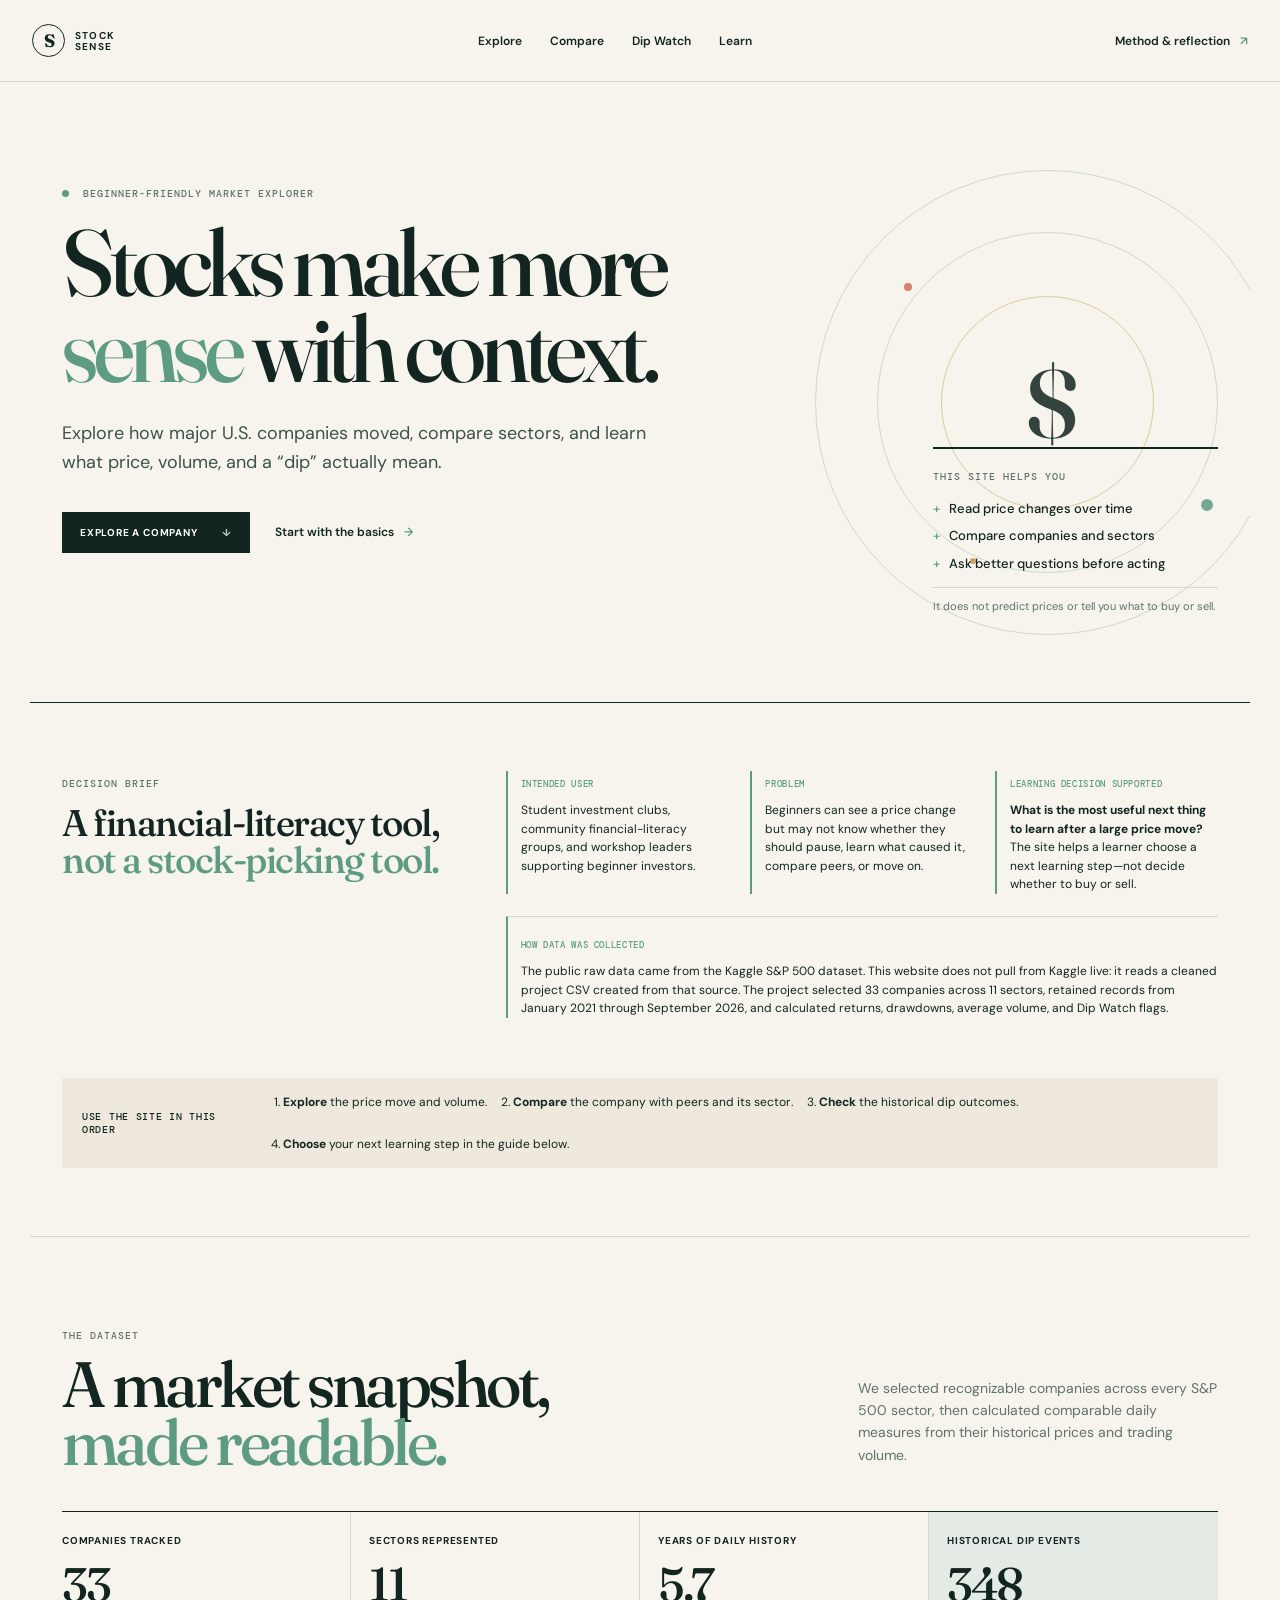
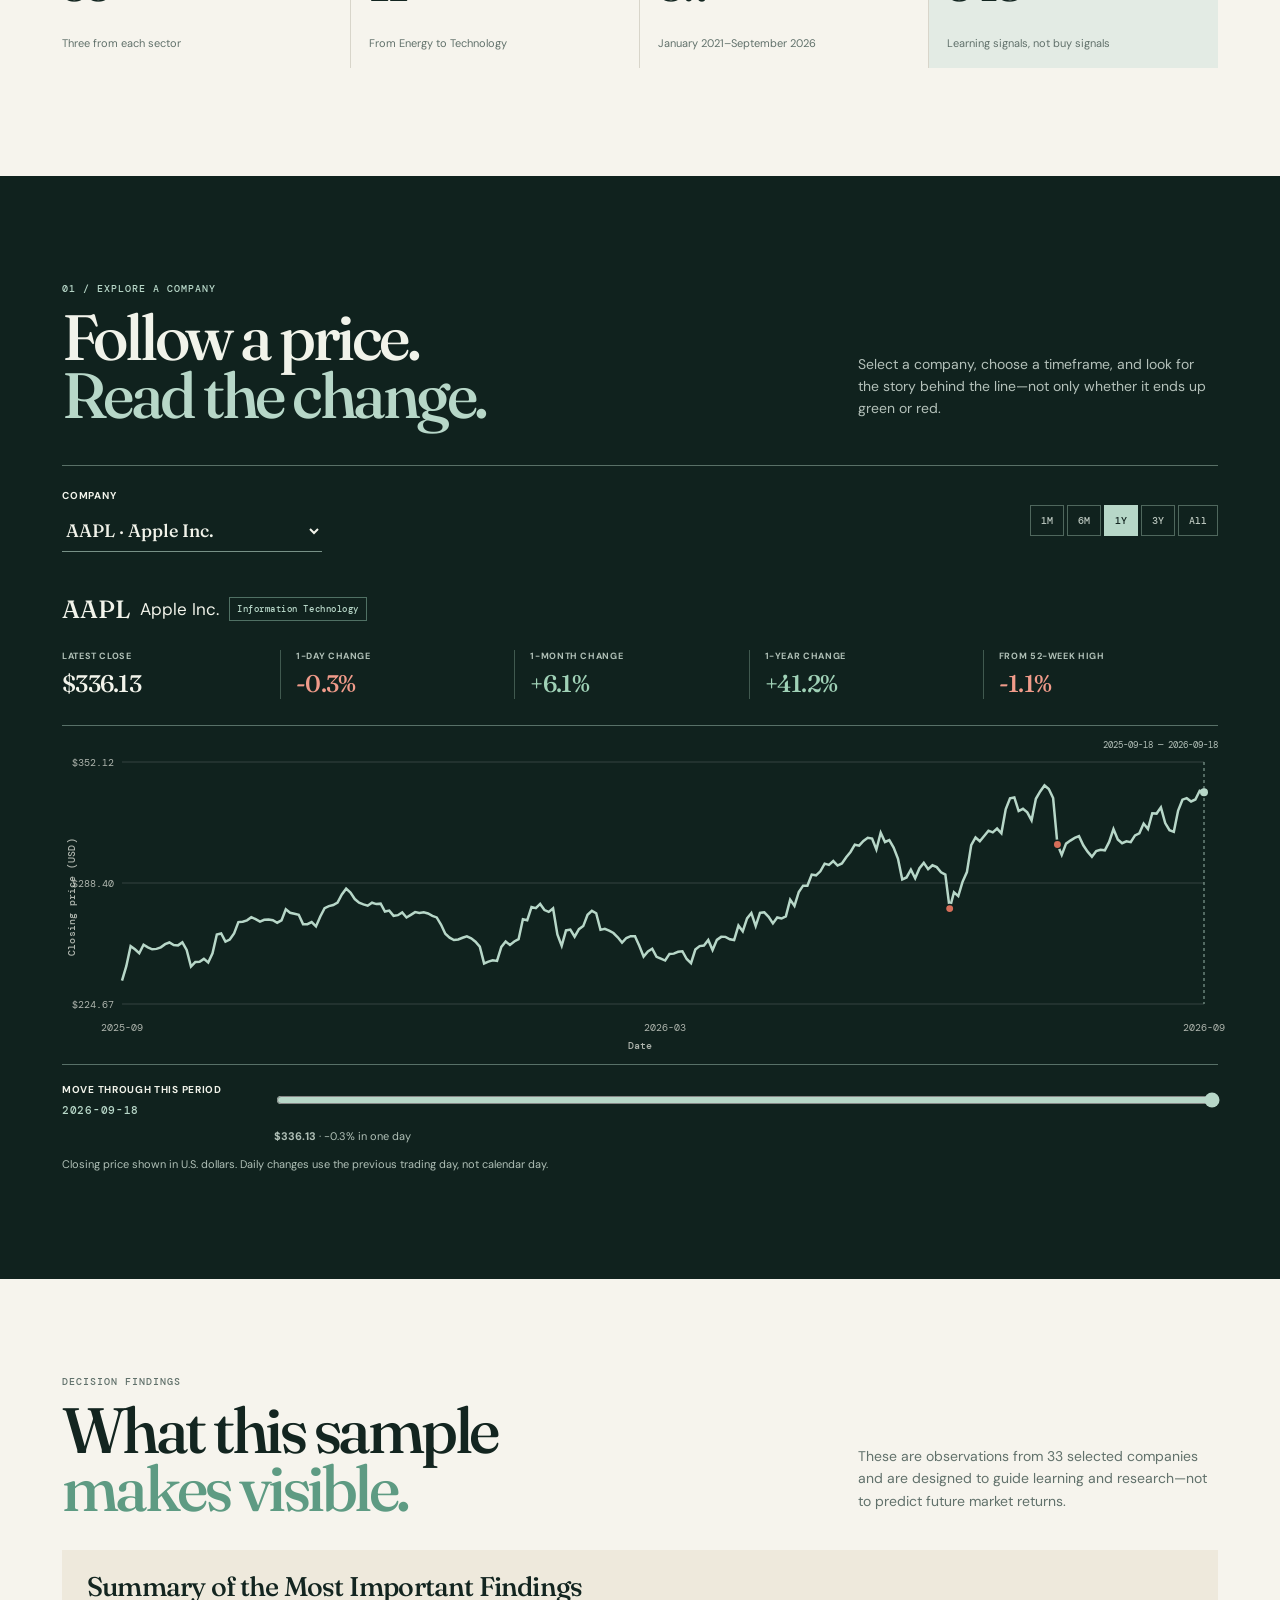
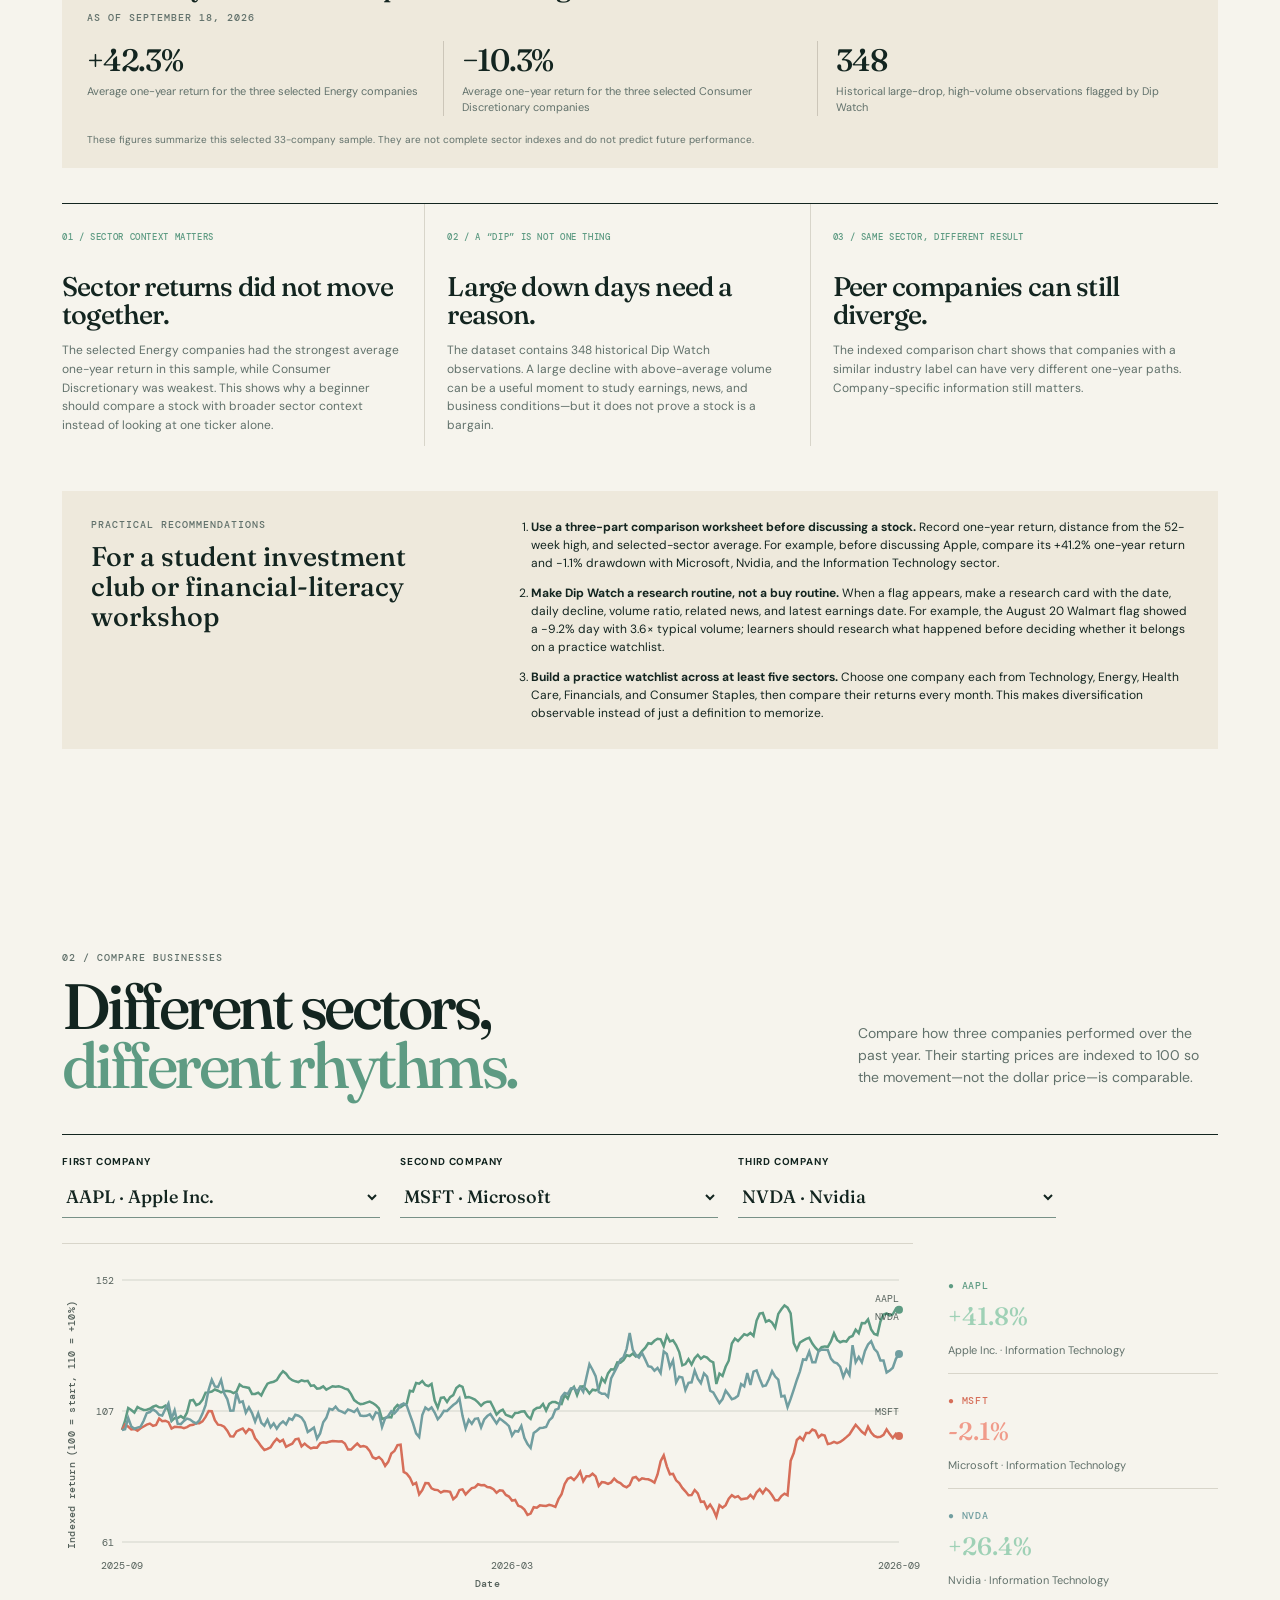
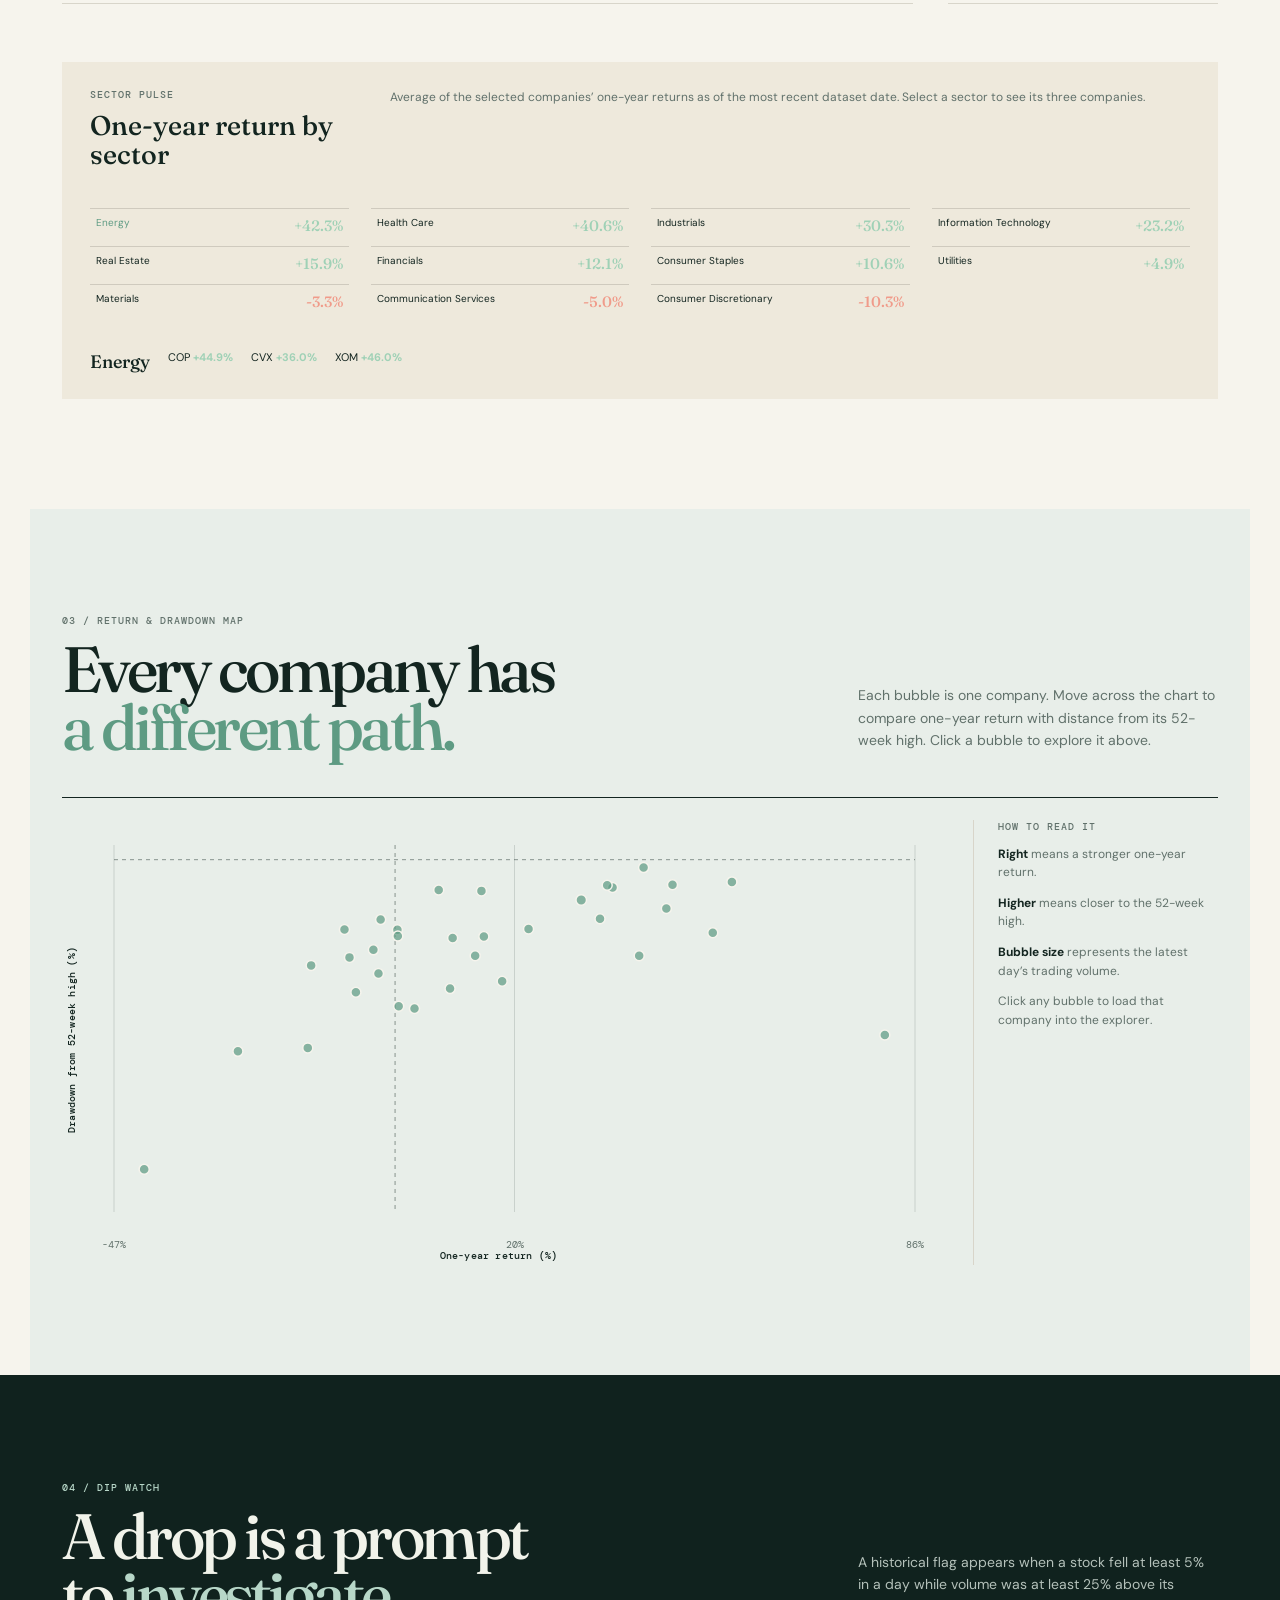
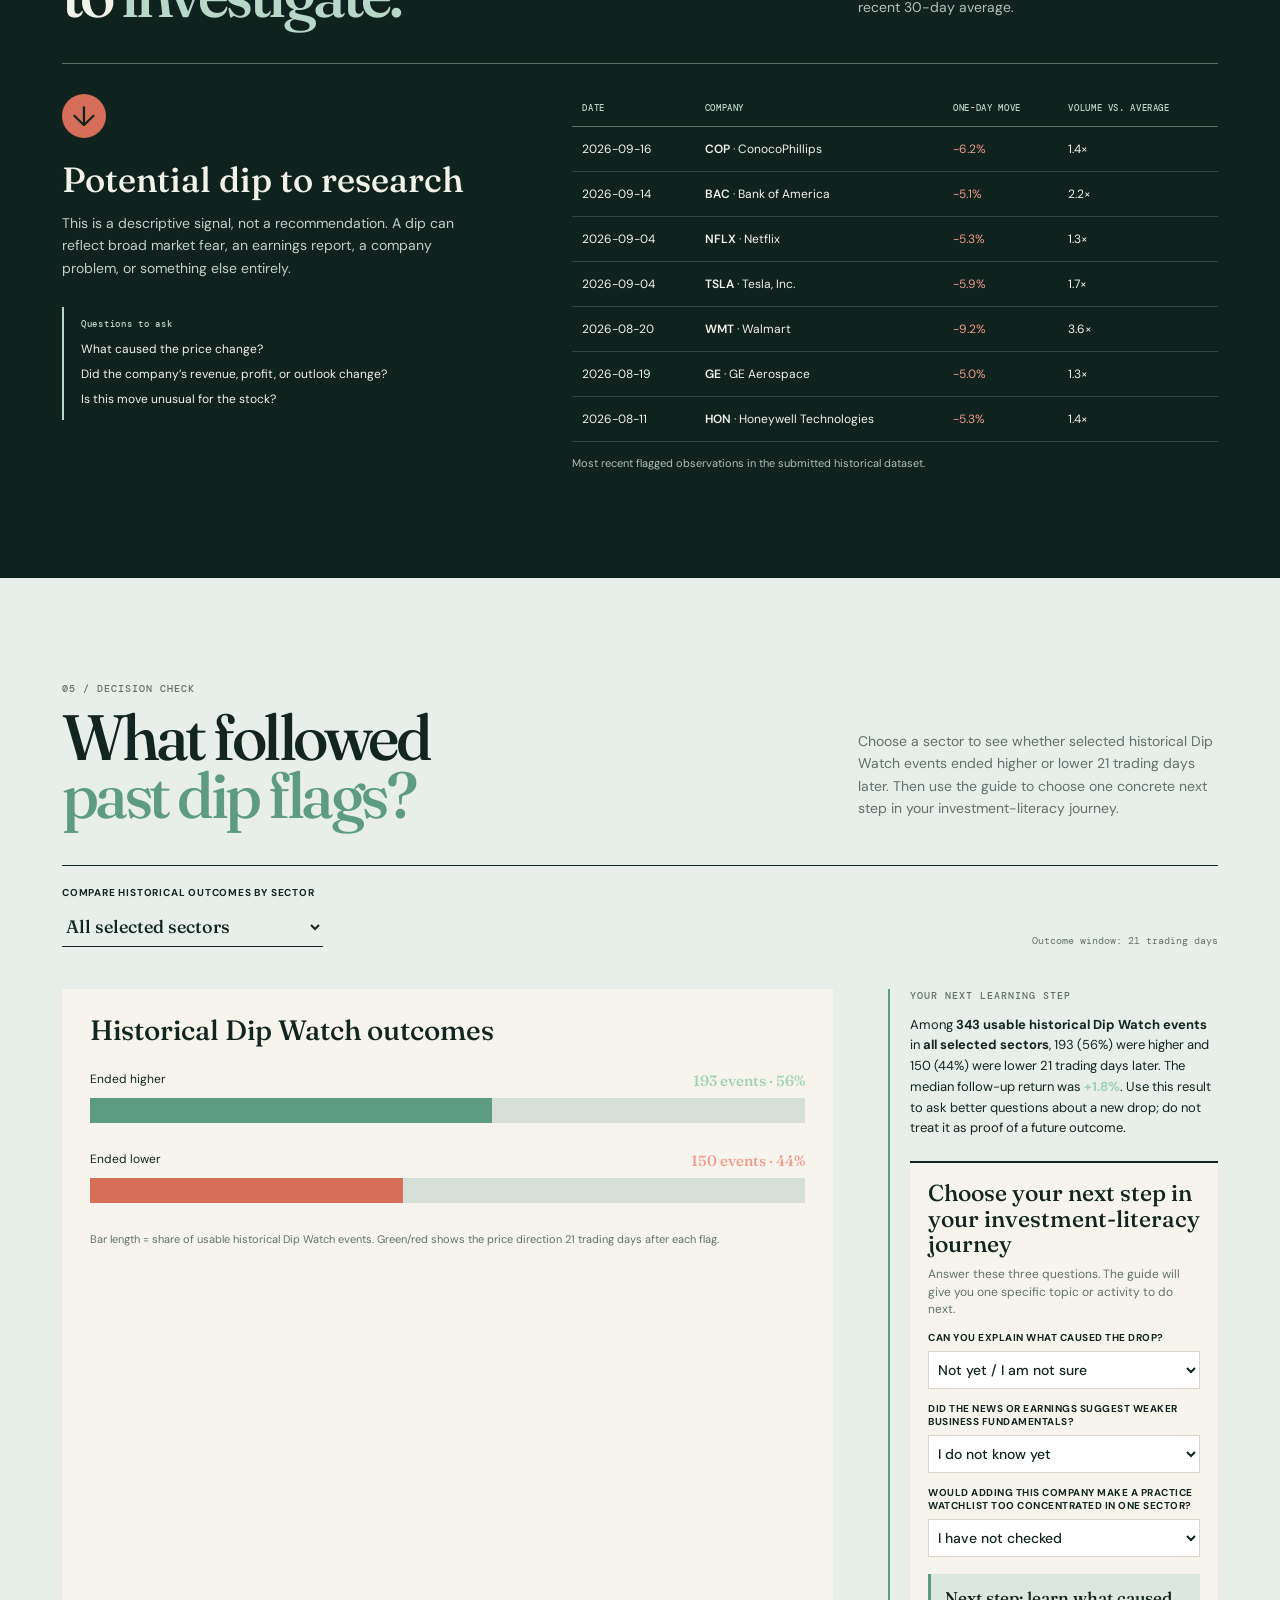
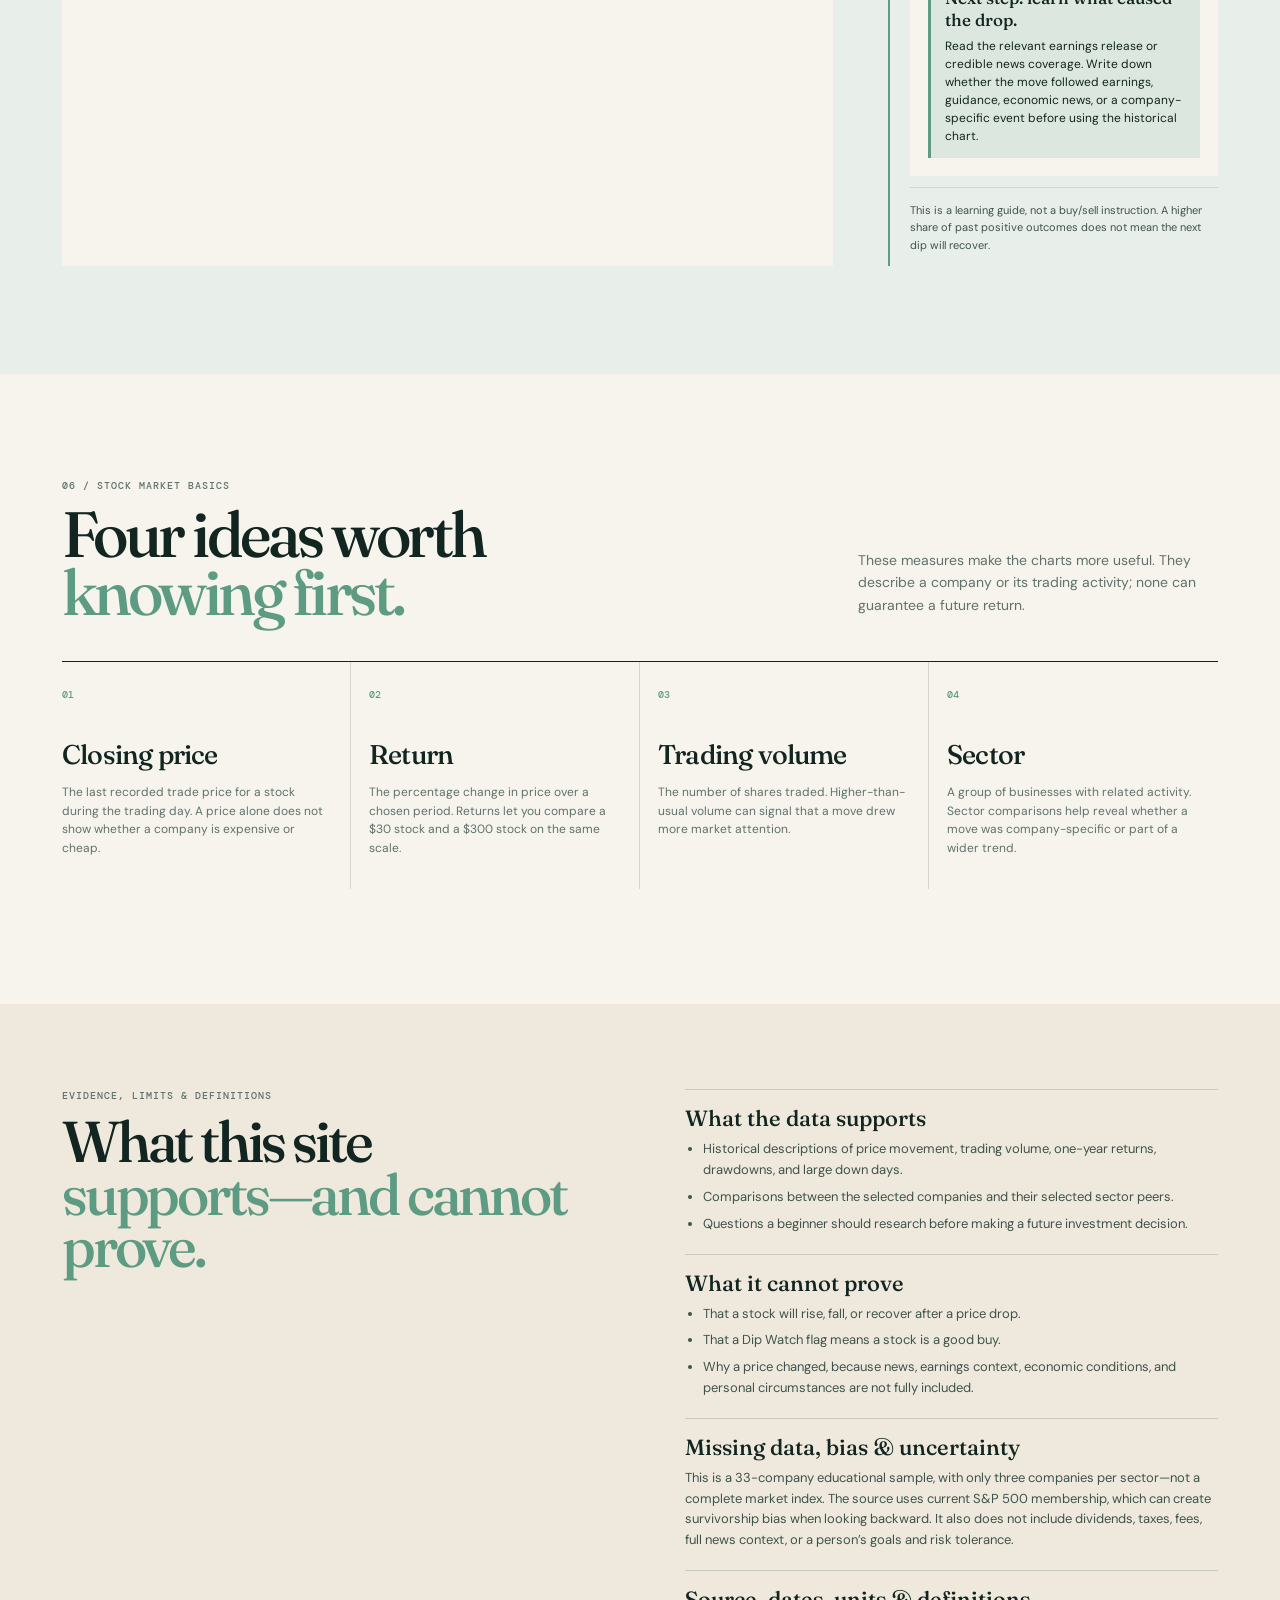
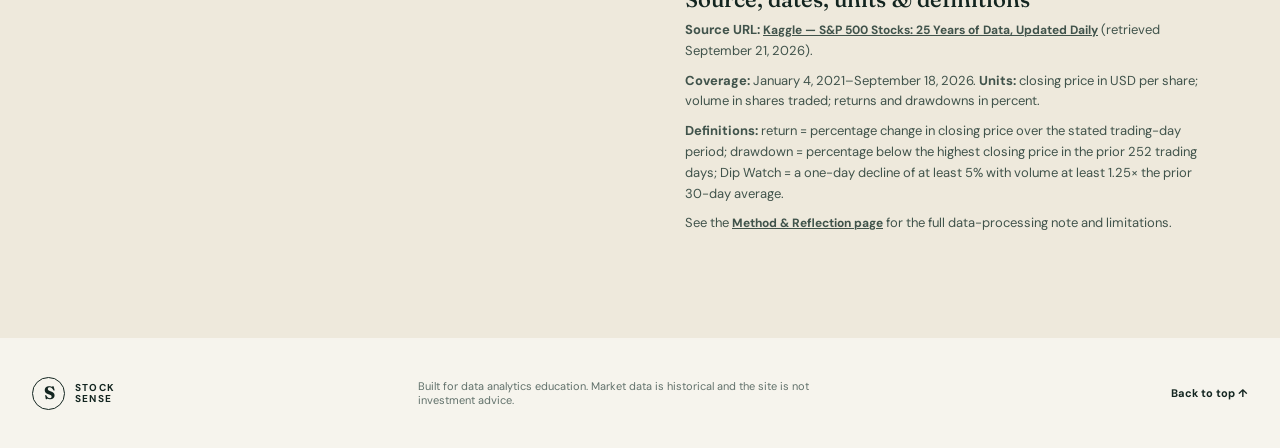
==== commit 790f3764: "Publish Stock Sense data analytics site" ====
--- a/DataDemo/index.html
+++ b/DataDemo/index.html
@@ -1,82 +1,51 @@
 <!doctype html>
 <html lang="en">
-  <head>
-    <meta charset="UTF-8" />
-    <meta name="viewport" content="width=device-width, initial-scale=1.0" />
-    <title>Global Energy Intelligence</title>
-    <meta name="description" content="An executive briefing on the global energy system." />
-    <link rel="preconnect" href="https://fonts.googleapis.com" />
-    <link rel="preconnect" href="https://fonts.gstatic.com" crossorigin />
-    <link href="https://fonts.googleapis.com/css2?family=DM+Mono:wght@400;500&family=Manrope:wght@400;500;600;700;800&family=Newsreader:opsz,wght@6..72,400;6..72,500&display=swap" rel="stylesheet" />
-    <link rel="stylesheet" href="styles.css" />
-  </head>
-  <body>
-    <div class="page-noise"></div>
-    <header class="site-header">
-      <a class="brand" href="#overview"><span class="brand-mark">GE</span><span>Global Energy<br />Intelligence</span></a>
-      <nav><a href="#flows">Energy Flows</a><a href="#markets">Markets</a><a href="#geopolitics">Geopolitics</a><a href="#transition">Transition</a><a href="#business">Business</a></nav>
-      <a class="executive-button" href="#overview">Executive view <span>↗</span></a>
-    </header>
-
-    <main id="overview">
-      <section class="hero section-shell">
-        <div class="hero-meta"><span class="live-dot"></span> EXECUTIVE BRIEFING <span>•</span> 17 SEPTEMBER 2026</div>
-        <div class="hero-grid">
-          <div>
-            <h1>Global energy,<br /><em>explained.</em></h1>
-            <p class="hero-copy">A clear view of how energy is produced, traded, consumed, transformed, and contested — and what it means for business.</p>
-            <div class="hero-actions"><a href="#numbers" class="button-primary">Start the briefing <span>↓</span></a><a href="#flows" class="text-link">Explore the system <span>→</span></a></div>
-          </div>
-          <aside class="hero-insight"><span class="eyebrow">THE EXECUTIVE QUESTION</span><p>What is happening in global energy, why is it happening, and where does it change the business decision?</p><div class="rule"></div><span class="mono">10 MINUTE READ · 15-COUNTRY DATASET</span></aside>
-        </div>
-        <div class="hero-orbit" aria-hidden="true"><div class="orbit orbit-a"></div><div class="orbit orbit-b"></div><div class="orbit-center"></div><span>ENERGY<br />SYSTEM</span></div>
-      </section>
-
-      <section class="numbers section-shell" id="numbers">
-        <div class="section-heading"><div><span class="eyebrow">01 / EXECUTIVE DASHBOARD</span><h2>The five signals <em>to know.</em></h2></div><p>Selected indicators from the project dataset. They frame the scale, cost, and composition of the energy system represented here.</p></div>
-        <div class="metric-grid">
-          <article class="metric-card"><span class="metric-label">Largest energy consumer</span><strong>180 <small>EJ</small></strong><span class="metric-detail">China · 2024 total energy consumption</span><span class="source">WORLDOMETERS · 2024</span></article>
-          <article class="metric-card"><span class="metric-label">Largest power system</span><strong>10,162 <small>TWh</small></strong><span class="metric-detail">China · domestic electricity generation</span><span class="source">EIA · 2024</span></article>
-          <article class="metric-card"><span class="metric-label">Highest business power cost</span><strong>$0.451 <small>/ kWh</small></strong><span class="metric-detail">United Kingdom · retail business tariff</span><span class="source">GLOBALPETROLPRICES · DEC 2025</span></article>
-          <article class="metric-card"><span class="metric-label">Highest wind share</span><strong>29.3<small>%</small></strong><span class="metric-detail">United Kingdom · electricity generation</span><span class="source">OUR WORLD IN DATA / EMBER · 2024</span></article>
-          <article class="metric-card accent"><span class="metric-label">Key trade signal</span><strong>−89.9 <small>TWh</small></strong><span class="metric-detail">France · net electricity imports (net exporter)</span><span class="source">EIA · 2024</span></article>
-        </div>
-      </section>
-
-      <section class="flow-section" id="flows">
-        <div class="section-shell"><div class="section-heading inverse"><div><span class="eyebrow">02 / THE ENERGY SYSTEM AT A GLANCE</span><h2>From resource<br />to <em>economic activity.</em></h2></div><p>Energy becomes useful only after a chain of physical and commercial decisions. Select a stage to see the executive implication.</p></div>
-        <div class="flow-diagram" id="flowDiagram">
-          <button class="flow-node active" data-flow="resources"><b>01</b><span>Resources</span><small>Oil · Gas · Coal<br />Sun · Wind · Uranium</small></button><i></i>
-          <button class="flow-node" data-flow="conversion"><b>02</b><span>Conversion</span><small>Refining · Power<br />Processing</small></button><i></i>
-          <button class="flow-node" data-flow="networks"><b>03</b><span>Networks</span><small>Pipelines · Tankers<br />Grids · Storage</small></button><i></i>
-          <button class="flow-node" data-flow="demand"><b>04</b><span>Demand</span><small>Industry · Buildings<br />Mobility · Digital</small></button>
-        </div>
-        <div class="flow-explainer" id="flowExplainer"><span class="eyebrow">RESOURCE POSITION</span><p>Geology and geography establish the starting advantage — but conversion capacity and transport determine who captures value.</p><span class="mono">CLICK A SYSTEM STAGE</span></div></div>
-      </section>
-
-      <section class="country-section section-shell" id="markets">
-        <div class="section-heading"><div><span class="eyebrow">03 / ENERGY GEOGRAPHY</span><h2>Energy is <em>local.</em><br />Markets are not.</h2></div><p>Explore the 15 largest national energy consumers in this dataset. Compare energy scale, power output, industrial power cost, and generation mix.</p></div>
-        <div class="country-layout"><aside class="country-list" id="countryList"></aside><div class="country-detail"><div class="country-top"><div><span class="eyebrow" id="countryRank"></span><h3 id="countryName">China</h3></div><div class="country-price"><span>BUSINESS ELECTRICITY</span><strong id="countryPrice">$0.117</strong><small>USD / KWH · DEC 2025</small></div></div><div class="country-stat-row"><div><span>ENERGY USE</span><b id="energyUse"></b></div><div><span>POWER OUTPUT</span><b id="powerOutput"></b></div><div><span>GRID POSITION</span><b id="gridPosition"></b></div></div><div class="mix-wrap"><div class="mix-header"><span>2024 ELECTRICITY GENERATION MIX</span><span id="cleanShare"></span></div><div class="mix-bar" id="mixBar"></div><div class="mix-legend" id="mixLegend"></div></div><div class="why-matters"><span class="eyebrow">WHY THIS MATTERS</span><p id="countryInsight"></p></div></div></div>
-        <p class="data-note">Coverage: 15 countries in the supplied dataset; it is not a complete global market view. Electricity mixes use Our World in Data / Ember 2024 data. Prices are displayed-source business retail tariffs, which may include taxes and network charges.</p>
-      </section>
-
-      <section class="trade-section" id="geopolitics"><div class="section-shell"><div class="section-heading inverse"><div><span class="eyebrow">04 / TRADE & GEOPOLITICS</span><h2>Every route creates<br />a <em>dependency.</em></h2></div><p>Physical flows connect a regional disruption to global prices. Chokepoints are concentrated links where this dependency becomes visible.</p></div><div class="trade-layout"><div class="trade-map"><div class="route r1"></div><div class="route r2"></div><div class="route r3"></div><div class="map-node n1">Persian<br />Gulf</div><div class="map-node n2">Europe</div><div class="map-node n3">East Asia</div><div class="map-node n4">Americas</div><span class="choke c1">HORMUZ</span><span class="choke c2">SUEZ</span><span class="choke c3">MALACCA</span></div><div class="chokepoints"><button class="choke-item active" data-choke="Hormuz">01 <b>Strait of Hormuz</b><span>Oil & LNG</span></button><button class="choke-item" data-choke="Suez">02 <b>Suez Canal</b><span>Oil & products</span></button><button class="choke-item" data-choke="Malacca">03 <b>Strait of Malacca</b><span>Oil, LNG & trade</span></button><div class="choke-copy" id="chokeCopy">A disruption here can tighten availability of crude and LNG for Asian and European buyers, raising freight costs and risk premiums before physical supply is exhausted.</div></div></div></div></section>
-
-      <section class="prices section-shell"><div class="section-heading"><div><span class="eyebrow">05 / PRICE FORMATION</span><h2>Price is a <em>chain reaction.</em></h2></div><p>A price move is not a single signal. It is the market’s compact view of physical balance, risks, and expectations.</p></div><div class="causal"><button data-cause="event">Geopolitical<br />event</button><i>→</i><button data-cause="supply">Physical<br />availability</button><i>→</i><button data-cause="expectations">Market<br />expectations</button><i>→</i><button data-cause="prices" class="selected">Commodity<br />price</button><i>→</i><button data-cause="economy">Margins &<br />inflation</button></div><div class="cause-detail" id="causeDetail"><b>COMMODITY PRICE</b><p>Prices reconcile today’s available supply with expected future demand. They then move through fuel, power, freight, and input costs with different speeds by sector.</p></div></section>
-
-      <section class="transition-section" id="transition"><div class="section-shell"><div class="section-heading inverse"><div><span class="eyebrow">06 / THE TRANSITION</span><h2>Not replacement.<br /><em>Rebalancing.</em></h2></div><p>The system is adding new technologies while still relying on legacy fuels and infrastructure. The decisive question is the pace and shape of the overlap.</p></div><div class="timeline-controls"><button class="time active" data-time="history">2000 — HISTORICAL</button><button class="time" data-time="current">2026 — CURRENT</button><button class="time" data-time="scenario">2050 — SCENARIOS</button></div><div class="transition-chart" id="transitionChart"></div><div class="transition-copy" id="transitionCopy">Historical view: solar and wind move from marginal to material, while oil, gas, coal, nuclear and hydro continue to shape the energy base. This is a conceptual technology-position view, not a global statistical series.</div></div></section>
-
-      <section class="electricity section-shell"><div class="section-heading"><div><span class="eyebrow">07 / ELECTRICITY SYSTEM</span><h2>The grid is now<br />a <em>strategic asset.</em></h2></div><p>More demand is moving to electricity — from data centers, AI, EVs, cooling and industry. Supply matters, but transmission, storage and dispatchability determine delivery.</p></div><div class="grid-system"><div class="grid-block generation"><span>GENERATION</span><b>Gas · Nuclear · Hydro<br />Solar · Wind · Storage</b></div><i></i><div class="grid-block transmission"><span>TRANSMISSION</span><b>High-voltage networks<br />Interconnection</b></div><i></i><div class="grid-block distribution"><span>DISTRIBUTION</span><b>Local grids<br />Reliability</b></div><i></i><div class="grid-block demand"><span>NEW DEMAND</span><b>AI · Data centers · EVs<br />Industrial electrification</b></div></div><div class="executive-take"><span class="eyebrow">EXECUTIVE TAKE</span><p>Power availability is becoming a location and investment constraint. A low average power price does not guarantee timely, reliable capacity at a specific site.</p></div></section>
-
-      <section class="security-section"><div class="section-shell"><div class="section-heading inverse"><div><span class="eyebrow">08 / ENERGY SECURITY</span><h2>Criticality meets<br /><em>concentration.</em></h2></div><p>Not every dependency is equally exposed. This matrix is a framework for prioritizing discussion — positions are qualitative and illustrative.</p></div><div class="matrix-wrap"><div class="matrix-y">ECONOMIC CRITICALITY <span>↑</span></div><div class="matrix"><div class="matrix-label top">STRATEGIC DEPENDENCIES</div><div class="matrix-label bottom">MANAGEABLE EXPOSURES</div><div class="axis-x">SUPPLY CONCENTRATION <span>→</span></div><button style="--x:79%;--y:18%">Rare earths</button><button style="--x:70%;--y:40%">LNG</button><button style="--x:46%;--y:31%">Oil</button><button style="--x:63%;--y:57%">Lithium</button><button style="--x:29%;--y:43%">Electricity</button><button style="--x:37%;--y:74%">Coal</button></div><div class="matrix-note">Click a label to open the question it should trigger.</div></div></div></section>
-
-      <section class="scenario section-shell"><div class="section-heading"><div><span class="eyebrow">09 / SCENARIO EXPLORER</span><h2>What if <em>conditions change?</em></h2></div><p>Scenarios clarify transmission mechanisms. They are not predictions, probabilities, or investment recommendations.</p></div><div class="scenario-layout"><div class="scenario-buttons"><button class="scenario-choice active" data-scenario="oil">Oil supply disruption</button><button class="scenario-choice" data-scenario="lng">Major LNG disruption</button><button class="scenario-choice" data-scenario="ai">Rapid AI power demand</button><button class="scenario-choice" data-scenario="grid">Grid investment acceleration</button></div><div class="scenario-flow" id="scenarioFlow"></div></div></section>
-
-      <section class="business-section" id="business"><div class="section-shell"><div class="section-heading inverse"><div><span class="eyebrow">10 / BUSINESS IMPLICATIONS</span><h2>Energy becomes<br /><em>strategy.</em></h2></div><p>Exposure is not confined to heavy industry. It moves through cost, availability, supply chain, capital needs, regulation, and competitiveness.</p></div><div class="business-chain"><span>Energy<br />availability</span><i>→</i><span>Energy<br />prices</span><i>→</i><span>Production<br />costs</span><i>→</i><span>Inflation &<br />investment</span><i>→</i><span>Corporate<br />strategy</span></div><div class="sector-grid"><article><b>Manufacturing</b><p>Power and gas intensity; reliability and location.</p></article><article><b>Technology</b><p>Data-center capacity, grid connection, cooling load.</p></article><article><b>Transport</b><p>Fuel costs, fleet transition, freight routes.</p></article><article><b>Financial services</b><p>Capital intensity, credit exposure, policy uncertainty.</p></article></div></div></section>
-
-      <section class="deep-dives section-shell"><div class="section-heading"><div><span class="eyebrow">CONTINUE THE BRIEFING</span><h2>Choose a <em>lens.</em></h2></div><p>Each briefing follows the same executive structure: what is happening, why it matters, and what to watch next.</p></div><div class="dive-grid"><a href="#markets"><span>01</span><b>Oil & Markets</b><i>→</i></a><a href="#geopolitics"><span>02</span><b>Gas & LNG</b><i>→</i></a><a href="#transition"><span>03</span><b>Power & Grids</b><i>→</i></a><a href="#transition"><span>04</span><b>Transition</b><i>→</i></a><a href="#business"><span>05</span><b>Critical Minerals</b><i>→</i></a><a href="#numbers"><span>06</span><b>Data & Methodology</b><i>→</i></a></div></section>
-    </main>
-    <footer><div class="brand"><span class="brand-mark">GE</span><span>Global Energy<br />Intelligence</span></div><p>Built from the supplied <code>energy-data.csv</code>. Facts are labeled with their underlying source and year; analytical frameworks and scenarios are explicitly marked.</p><a href="#overview">Back to top ↑</a></footer>
-    <script src="app.js"></script>
-  </body>
+<head>
+  <meta charset="UTF-8" />
+  <meta name="viewport" content="width=device-width, initial-scale=1.0" />
+  <meta name="description" content="A beginner-friendly guide to reading stock data and comparing S&P 500 companies." />
+  <title>Stock Sense — Learn the market</title>
+  <link rel="preconnect" href="https://fonts.googleapis.com" />
+  <link rel="preconnect" href="https://fonts.gstatic.com" crossorigin />
+  <link href="https://fonts.googleapis.com/css2?family=DM+Mono:wght@400;500&family=DM+Sans:opsz,wght@9..40,400;9..40,500;9..40,600;9..40,700&family=Fraunces:opsz,wght@9..144,500;9..144,600&display=swap" rel="stylesheet" />
+  <link rel="stylesheet" href="styles.css" />
+  <link rel="stylesheet" href="interactive.css" />
+  <link rel="stylesheet" href="axis-title.css" />
+  <link rel="stylesheet" href="assignment.css" />
+  <link rel="stylesheet" href="site-compliance.css" />
+  <link rel="stylesheet" href="findings-heading.css" />
+</head>
+<body>
+  <header class="site-header">
+    <a class="brand" href="#top"><span class="brand-mark">S</span><span>Stock<br />Sense</span></a>
+    <nav aria-label="Main navigation"><a href="#explore">Explore</a><a href="#compare">Compare</a><a href="#dip-watch">Dip Watch</a><a href="#learn">Learn</a></nav>
+    <a class="header-link" href="methodology.html">Method &amp; reflection <span>↗</span></a>
+  </header>
+  <main id="top">
+    <section class="hero shell">
+      <div class="hero-copy"><p class="eyebrow"><span class="pulse"></span> BEGINNER-FRIENDLY MARKET EXPLORER</p><h1>Stocks make more<br /><em>sense</em> with context.</h1><p class="lead">Explore how major U.S. companies moved, compare sectors, and learn what price, volume, and a “dip” actually mean.</p><div class="hero-actions"><a class="button button-dark" href="#explore">Explore a company <span>↓</span></a><a class="text-link" href="#learn">Start with the basics <span>→</span></a></div></div>
+      <aside class="hero-note"><span class="eyebrow">THIS SITE HELPS YOU</span><ul><li>Read price changes over time</li><li>Compare companies and sectors</li><li>Ask better questions before acting</li></ul><p>It does not predict prices or tell you what to buy or sell.</p></aside>
+      <div class="hero-mark" aria-hidden="true"><span>$</span><i></i><i></i><i></i></div>
+    </section>
+    <section class="snapshot shell" aria-labelledby="snapshot-title">
+      <div class="section-intro compact"><div><p class="eyebrow">THE DATASET</p><h2 id="snapshot-title">A market snapshot,<br /><em>made readable.</em></h2></div><p>We selected recognizable companies across every S&amp;P 500 sector, then calculated comparable daily measures from their historical prices and trading volume.</p></div>
+      <div class="metric-grid"><article><span>Companies tracked</span><strong id="companyCount">33</strong><small>Three from each sector</small></article><article><span>Sectors represented</span><strong id="sectorCount">11</strong><small>From Energy to Technology</small></article><article><span>Years of daily history</span><strong id="yearCount">5.7</strong><small>January 2021–September 2026</small></article><article class="accent"><span>Historical dip events</span><strong id="dipCount">348</strong><small>Learning signals, not buy signals</small></article></div>
+    </section>
+    <section class="explore-section" id="explore"><div class="shell">
+      <div class="section-intro inverse"><div><p class="eyebrow">01 / EXPLORE A COMPANY</p><h2>Follow a price.<br /><em>Read the change.</em></h2></div><p>Select a company, choose a timeframe, and look for the story behind the line—not only whether it ends up green or red.</p></div>
+      <div class="explorer"><div class="explorer-toolbar"><label class="select-label" for="companySelect">Company <select id="companySelect"></select></label><div class="range-buttons" role="group" aria-label="Chart timeframe"><button data-range="1m">1M</button><button data-range="6m">6M</button><button class="active" data-range="1y">1Y</button><button data-range="3y">3Y</button><button data-range="all">All</button></div></div><div class="company-line"><span class="symbol" id="selectedSymbol">AAPL</span><span id="selectedCompany">Apple Inc.</span><span class="sector-tag" id="selectedSector">Information Technology</span></div><div class="company-stats" aria-live="polite"><article><span>Latest close</span><strong id="latestClose">—</strong></article><article><span>1-day change</span><strong id="return1d">—</strong></article><article><span>1-month change</span><strong id="return1m">—</strong></article><article><span>1-year change</span><strong id="return1y">—</strong></article><article><span>From 52-week high</span><strong id="drawdown">—</strong></article></div><div class="chart-wrap"><svg id="priceChart" role="img" aria-labelledby="priceChartTitle priceChartDesc"><title id="priceChartTitle">Selected company closing price chart</title><desc id="priceChartDesc">Historical closing price for the selected company. Coral dots mark historical Dip Watch observations.</desc></svg><div class="chart-label" id="chartLabel"></div><div class="chart-tooltip" id="priceTooltip" hidden></div></div><div class="timeline-control"><label for="timelineSlider">Move through this period <span id="timelineDate">—</span></label><input id="timelineSlider" type="range" min="0" max="100" value="100" /><p id="timelineDetail">Drag the control or hover over the line to inspect a date. Coral dots are historical Dip Watch observations.</p></div><p class="chart-note">Closing price shown in U.S. dollars. Daily changes use the previous trading day, not calendar day.</p></div>
+    </div></section>
+    <section class="compare shell" id="compare"><div class="section-intro"><div><p class="eyebrow">02 / COMPARE BUSINESSES</p><h2>Different sectors,<br /><em>different rhythms.</em></h2></div><p>Compare how three companies performed over the past year. Their starting prices are indexed to 100 so the movement—not the dollar price—is comparable.</p></div><div class="comparison-controls"><label>First company <select id="compareA"></select></label><label>Second company <select id="compareB"></select></label><label>Third company <select id="compareC"></select></label></div><div class="compare-layout"><div class="chart-wrap compare-chart-wrap"><svg id="compareChart" role="img" aria-labelledby="compareChartTitle compareChartDesc"><title id="compareChartTitle">One-year indexed company comparison</title><desc id="compareChartDesc">Three selected companies rebased to 100 at the beginning of the period.</desc></svg><div class="chart-tooltip light" id="compareTooltip" hidden></div></div><aside class="compare-summary" id="compareSummary" aria-live="polite"></aside></div><div class="sector-panel"><div><p class="eyebrow">SECTOR PULSE</p><h3>One-year return by sector</h3></div><p>Average of the selected companies’ one-year returns as of the most recent dataset date. Select a sector to see its three companies.</p><div class="sector-list" id="sectorList"></div><div class="sector-insight" id="sectorInsight" aria-live="polite"></div></div></section>
+    <section class="market-map shell" id="market-map"><div class="section-intro"><div><p class="eyebrow">03 / RETURN &amp; DRAWDOWN MAP</p><h2>Every company has<br /><em>a different path.</em></h2></div><p>Each bubble is one company. Move across the chart to compare one-year return with distance from its 52-week high. Click a bubble to explore it above.</p></div><div class="map-layout"><div class="map-chart-wrap"><svg id="marketMap" role="img" aria-labelledby="marketMapTitle marketMapDesc"><title id="marketMapTitle">Company return and drawdown map</title><desc id="marketMapDesc">Companies plotted by one-year percentage return and drawdown from their 52-week high.</desc></svg><div class="chart-tooltip light" id="mapTooltip" hidden></div></div><aside class="map-legend"><p class="eyebrow">HOW TO READ IT</p><p><b>Right</b> means a stronger one-year return.</p><p><b>Higher</b> means closer to the 52-week high.</p><p><b>Bubble size</b> represents the latest day’s trading volume.</p><p>Click any bubble to load that company into the explorer.</p></aside></div></section>
+    <section class="dip-section" id="dip-watch"><div class="shell"><div class="section-intro inverse"><div><p class="eyebrow">04 / DIP WATCH</p><h2>A drop is a prompt<br />to <em>investigate.</em></h2></div><p>A historical flag appears when a stock fell at least 5% in a day while volume was at least 25% above its recent 30-day average.</p></div><div class="dip-layout"><div class="dip-explainer"><span class="signal-icon">↓</span><h3>Potential dip to research</h3><p>This is a descriptive signal, not a recommendation. A dip can reflect broad market fear, an earnings report, a company problem, or something else entirely.</p><div class="question-list"><span>Questions to ask</span><p>What caused the price change?</p><p>Did the company’s revenue, profit, or outlook change?</p><p>Is this move unusual for the stock?</p></div></div><div class="dip-table-wrap"><table><caption class="sr-only">Recent historical dip watch flags</caption><thead><tr><th>Date</th><th>Company</th><th>One-day move</th><th>Volume vs. average</th></tr></thead><tbody id="dipTable"></tbody></table><p class="table-note">Most recent flagged observations in the submitted historical dataset.</p></div></div></div></section>
+    <section class="outcomes-section" id="outcomes"><div class="shell"><div class="section-intro"><div><p class="eyebrow">05 / DECISION CHECK</p><h2>What followed<br /><em>past dip flags?</em></h2></div><p>Choose a sector to see whether selected historical Dip Watch events ended higher or lower 21 trading days later. Then use the guide to choose one concrete next step in your investment-literacy journey.</p></div><div class="outcomes-controls"><label for="outcomeSector">Compare historical outcomes by sector<select id="outcomeSector"><option value="all">All selected sectors</option></select></label><span>Outcome window: 21 trading days</span></div><div class="outcomes-grid"><div class="outcome-chart" aria-labelledby="outcomeChartTitle"><h3 id="outcomeChartTitle">Historical Dip Watch outcomes</h3><div id="outcomeBars" aria-live="polite"></div></div><aside class="outcome-decision"><p class="eyebrow">YOUR NEXT LEARNING STEP</p><p id="outcomeSummary">Loading historical outcomes…</p><div class="decision-guide"><h3>Choose your next step in your investment-literacy journey</h3><p class="guide-intro">Answer these three questions. The guide will give you one specific topic or activity to do next.</p><label for="dipCause">Can you explain what caused the drop?<select id="dipCause"><option value="unknown">Not yet / I am not sure</option><option value="known">Yes, I found a credible explanation</option></select></label><label for="dipFundamentals">Did the news or earnings suggest weaker business fundamentals?<select id="dipFundamentals"><option value="unknown">I do not know yet</option><option value="yes">Yes</option><option value="no">No / not clearly</option></select></label><label for="dipConcentration">Would adding this company make a practice watchlist too concentrated in one sector?<select id="dipConcentration"><option value="unknown">I have not checked</option><option value="yes">Yes</option><option value="no">No</option></select></label><div class="decision-output" id="decisionOutput" aria-live="polite"><b>Next step: learn what caused the drop.</b><p>Read the relevant earnings release or credible news coverage before using the historical chart. The green/red outcome bars alone cannot tell you what to do.</p></div></div><p class="outcome-warning">This is a learning guide, not a buy/sell instruction. A higher share of past positive outcomes does not mean the next dip will recover.</p></aside></div></div></section>
+    <section class="learn shell" id="learn"><div class="section-intro"><div><p class="eyebrow">06 / STOCK MARKET BASICS</p><h2>Four ideas worth<br /><em>knowing first.</em></h2></div><p>These measures make the charts more useful. They describe a company or its trading activity; none can guarantee a future return.</p></div><div class="learn-grid"><article><span>01</span><h3>Closing price</h3><p>The last recorded trade price for a stock during the trading day. A price alone does not show whether a company is expensive or cheap.</p></article><article><span>02</span><h3>Return</h3><p>The percentage change in price over a chosen period. Returns let you compare a $30 stock and a $300 stock on the same scale.</p></article><article><span>03</span><h3>Trading volume</h3><p>The number of shares traded. Higher-than-usual volume can signal that a move drew more market attention.</p></article><article><span>04</span><h3>Sector</h3><p>A group of businesses with related activity. Sector comparisons help reveal whether a move was company-specific or part of a wider trend.</p></article></div></section>
+    <section class="method" id="method"><div class="shell method-grid"><div><p class="eyebrow">DATA &amp; METHODOLOGY</p><h2>What this site can<br /><em>and cannot</em> show.</h2></div><div><p>Source data: the “S&amp;P 500 Stocks: 25 Years of Data, Updated Daily” dataset on Kaggle, retrieved September 2026. This project uses 33 companies and daily observations from January 2021 to September 2026.</p><p>Returns compare each closing price with the close 1, 5, 21, or 252 trading days earlier. The Dip Watch flag requires a daily decline of 5% or more and volume at least 1.25× its rolling 30-day average.</p><p class="method-warning">Historical patterns do not predict future returns. This educational site is not financial, investment, tax, or legal advice.</p><a href="https://www.kaggle.com/datasets/darkmatternet/s-and-p-500-stocks-25-years-of-data-updated-daily" target="_blank" rel="noreferrer">View the source dataset ↗</a></div></div></section>
+  </main>
+  <footer><a class="brand" href="#top"><span class="brand-mark">S</span><span>Stock<br />Sense</span></a><p>Built for data analytics education. Market data is historical and the site is not investment advice.</p><a href="#top">Back to top ↑</a></footer>
+  <script src="app.js?v=2"></script>
+  <script src="map-axis-titles.js"></script>
+  <script src="assignment-content.js?v=2"></script>
+  <script src="site-compliance-enhancements.js"></script>
+</body>
 </html>
--- a/DataDemo/styles.css
+++ b/DataDemo/styles.css
@@ -1 +1 @@
-:root{--ink:#0b1b2b;--navy:#07131f;--cream:#f4f1e9;--paper:#fbfaf6;--line:#d8d6ce;--muted:#69727a;--aqua:#78c7ba;--gold:#d6a958;--coral:#d47c68}*{box-sizing:border-box}html{scroll-behavior:smooth}body{margin:0;background:var(--paper);color:var(--ink);font-family:Manrope,Arial,sans-serif}.page-noise{position:fixed;inset:0;z-index:-1;opacity:.3;pointer-events:none;background-image:radial-gradient(#001b2a20 .5px,transparent .5px);background-size:5px 5px}.site-header{height:78px;display:flex;align-items:center;justify-content:space-between;max-width:1360px;padding:0 36px;margin:auto;border-bottom:1px solid var(--line)}.brand{display:flex;align-items:center;gap:10px;text-transform:uppercase;font-size:10px;font-weight:800;letter-spacing:.08em;line-height:1.2;color:var(--ink);text-decoration:none}.brand-mark{width:31px;height:31px;border:1px solid var(--ink);display:grid;place-items:center;font-family:Newsreader,serif;font-size:15px;letter-spacing:-.08em}.site-header nav{display:flex;gap:25px}.site-header nav a,.text-link{font-size:11px;color:var(--ink);text-decoration:none;font-weight:700}.executive-button{background:var(--ink);color:#fff;text-decoration:none;padding:11px 14px;font-size:10px;text-transform:uppercase;letter-spacing:.08em;font-weight:700}.executive-button span{color:var(--aqua);margin-left:8px}.section-shell{max-width:1360px;margin:auto;padding-left:36px;padding-right:36px}.hero{padding-top:80px;min-height:650px;position:relative;overflow:hidden}.hero-meta,.eyebrow,.mono,.source{font-family:"DM Mono",monospace;font-size:10px;letter-spacing:.08em;color:var(--muted)}.hero-meta{display:flex;gap:9px;align-items:center}.live-dot{height:7px;width:7px;border-radius:50%;background:var(--aqua);display:inline-block}.hero-grid{display:grid;grid-template-columns:1.25fr .75fr;gap:100px;margin-top:68px}.hero h1,h2,h3{font-family:Newsreader,Georgia,serif;font-weight:400;letter-spacing:-.055em;margin:0}.hero h1{font-size:clamp(65px,8vw,119px);line-height:.82}.hero h1 em,h2 em{color:#3e8d86}.hero-copy{font-size:18px;line-height:1.6;max-width:540px;margin:32px 0}.hero-actions{display:flex;align-items:center;gap:25px}.button-primary{padding:14px 18px;background:var(--ink);color:#fff;font-size:11px;text-transform:uppercase;font-weight:800;letter-spacing:.08em;text-decoration:none}.button-primary span{color:var(--aqua);margin-left:20px}.text-link span{color:#3e8d86;font-size:17px;margin-left:8px}.hero-insight{border-top:2px solid var(--ink);padding-top:16px;align-self:end;margin-bottom:40px}.hero-insight p{font-family:Newsreader,serif;font-size:28px;line-height:1.12;letter-spacing:-.03em}.rule{height:1px;background:var(--line);margin:26px 0}.hero-orbit{position:absolute;width:430px;height:430px;right:-55px;top:155px;opacity:.8}.orbit{position:absolute;border:1px solid #b4c6c3;border-radius:50%;inset:0}.orbit-b{inset:70px;border-color:#d1b77e}.orbit-center{position:absolute;width:60px;height:60px;left:185px;top:185px;border-radius:50%;background:var(--ink)}.hero-orbit span{position:absolute;top:188px;left:143px;color:#fff;font-size:9px;text-align:center;letter-spacing:.1em;line-height:1.1;z-index:1}.numbers{padding-top:100px;padding-bottom:125px}.section-heading{display:flex;justify-content:space-between;align-items:flex-end;gap:50px;margin-bottom:40px}.section-heading h2{font-size:clamp(43px,5vw,68px);line-height:.9;margin-top:12px}.section-heading p{max-width:390px;font-size:14px;color:var(--muted);line-height:1.55;margin:0}.metric-grid{border-top:1px solid var(--ink);display:grid;grid-template-columns:repeat(5,1fr)}.metric-card{min-height:215px;border-right:1px solid var(--line);padding:21px 17px;display:flex;flex-direction:column;gap:9px}.metric-card:first-child{padding-left:0}.metric-card:last-child{border:0}.metric-card.accent{background:#e9ede8;padding-left:17px}.metric-label{font-size:10px;text-transform:uppercase;letter-spacing:.08em;font-weight:800;min-height:28px}.metric-card strong{font-family:Newsreader,serif;font-size:33px;font-weight:400;letter-spacing:-.04em}.metric-card strong small{font-family:Manrope;font-size:11px;letter-spacing:0}.metric-detail{font-size:11px;line-height:1.45;color:var(--muted)}.source{margin-top:auto;font-size:8px}.flow-section,.trade-section,.transition-section,.security-section,.business-section{background:var(--navy);color:#ecf0e9}.flow-section{padding:100px 0}.inverse .eyebrow{color:var(--aqua)}.inverse h2 em{color:var(--aqua)}.inverse p{color:#c0c7c4}.flow-diagram{display:flex;align-items:center;margin-top:70px}.flow-node{flex:1;text-align:left;background:transparent;border:0;color:#fff;padding:0;cursor:pointer;font-family:Manrope}.flow-node b{display:block;font-family:"DM Mono";font-size:10px;color:var(--aqua);margin-bottom:20px}.flow-node span{display:block;font-family:Newsreader,serif;font-size:30px;letter-spacing:-.04em;margin-bottom:12px}.flow-node small{color:#98a5a2;font-size:11px;line-height:1.5}.flow-node.active span{color:var(--aqua)}.flow-diagram i{width:58px;height:1px;background:#60706e;position:relative;margin:0 13px}.flow-diagram i:after{content:'›';position:absolute;right:-2px;top:-11px;color:var(--aqua);font-size:18px}.flow-explainer{margin-top:50px;border-left:2px solid var(--aqua);padding:7px 0 7px 20px;display:grid;grid-template-columns:160px 1fr 170px;align-items:center}.flow-explainer p{font-family:Newsreader,serif;font-size:20px;margin:0;max-width:680px}.flow-explainer .mono{color:var(--aqua);font-size:8px}.country-section{padding-top:115px;padding-bottom:90px}.country-layout{display:grid;grid-template-columns:265px 1fr;border-top:1px solid var(--ink);border-bottom:1px solid var(--ink)}.country-list{padding:10px 22px 10px 0;border-right:1px solid var(--line);max-height:520px;overflow:auto}.country-choice{display:flex;justify-content:space-between;align-items:center;width:100%;border:0;background:transparent;padding:9px 8px;color:var(--muted);font:600 11px Manrope;text-align:left;cursor:pointer}.country-choice b{font-family:"DM Mono";font-size:9px;font-weight:400}.country-choice.active{color:var(--ink);background:#e7ede9}.country-detail{padding:35px 40px}.country-top{display:flex;justify-content:space-between;align-items:flex-start}.country-top h3{font-size:53px}.country-price{text-align:right}.country-price span,.country-stat-row span,.mix-header{display:block;font-size:9px;letter-spacing:.08em;font-weight:800}.country-price strong{display:block;font-family:Newsreader,serif;font-size:32px;font-weight:400;margin:5px 0}.country-price small{font:8px "DM Mono";color:var(--muted)}.country-stat-row{display:grid;grid-template-columns:repeat(3,1fr);gap:20px;border-top:1px solid var(--line);margin-top:36px;padding-top:17px}.country-stat-row b{display:block;font-family:Newsreader,serif;font-size:24px;font-weight:400;margin-top:8px}.mix-wrap{margin-top:35px}.mix-header{display:flex;justify-content:space-between}.mix-bar{height:20px;display:flex;margin:12px 0}.mix-segment{height:100%;transition:width .4s}.mix-legend{display:flex;gap:12px;flex-wrap:wrap}.legend{font-size:9px;color:var(--muted)}.legend i{display:inline-block;width:8px;height:8px;margin-right:4px}.why-matters{background:#edf0eb;margin-top:36px;padding:18px 20px;display:grid;grid-template-columns:170px 1fr}.why-matters p{margin:0;font-size:13px;line-height:1.55}.data-note{font-size:10px;line-height:1.5;color:var(--muted);margin-top:16px}.trade-section{padding:100px 0}.trade-layout{display:grid;grid-template-columns:1.4fr .6fr;gap:65px;align-items:center}.trade-map{height:380px;border:1px solid #37505e;position:relative;background:radial-gradient(circle at 52% 60%,#193749 1px,transparent 1px);background-size:20px 20px}.trade-map:before,.trade-map:after{content:'';position:absolute;border:1px solid #2e5260;border-radius:50%;width:300px;height:120px;left:100px;top:105px;transform:rotate(-14deg)}.trade-map:after{width:420px;height:210px;left:20px;top:60px;transform:rotate(18deg)}.route{position:absolute;height:1px;background:var(--gold);transform-origin:left}.r1{width:320px;left:145px;top:212px;transform:rotate(-19deg)}.r2{width:275px;left:306px;top:116px;transform:rotate(38deg)}.r3{width:270px;left:65px;top:210px;transform:rotate(10deg)}.map-node{position:absolute;padding:8px;background:#112535;border:1px solid #53727d;font:9px "DM Mono";color:#f5f3e9}.n1{left:285px;top:180px}.n2{left:150px;top:92px}.n3{right:50px;top:95px}.n4{left:30px;bottom:70px}.choke{position:absolute;font:8px "DM Mono";letter-spacing:.1em;color:var(--gold)}.c1{left:330px;top:224px}.c2{left:220px;top:147px}.c3{right:138px;top:196px}.chokepoints{display:flex;flex-direction:column;gap:1px}.choke-item{display:grid;grid-template-columns:30px 1fr 90px;align-items:center;border:0;background:#0d1d29;color:#fff;padding:15px;text-align:left;font:10px Manrope;cursor:pointer}.choke-item b{font-size:13px}.choke-item span{font-size:9px;color:#9ea9a7}.choke-item.active{background:#1d3941}.choke-copy{margin-top:19px;border-left:2px solid var(--gold);padding:8px 0 8px 16px;color:#bec6c2;font-size:12px;line-height:1.55}.prices{padding-top:110px;padding-bottom:110px}.causal{display:flex;align-items:center;justify-content:space-between;border-top:1px solid var(--line);padding-top:30px}.causal button{font-family:Newsreader,serif;font-size:20px;letter-spacing:-.03em;line-height:1;background:transparent;border:0;text-align:left;padding:0;color:var(--ink);cursor:pointer}.causal button.selected{color:#3e8d86}.causal i{font-style:normal;color:#9bacaa}.cause-detail{margin-top:35px;background:#e7eeea;padding:18px 20px;display:flex;gap:40px}.cause-detail b{font:9px "DM Mono";color:#3e8d86;letter-spacing:.08em}.cause-detail p{margin:0;font-size:13px;max-width:700px}.transition-section{padding:100px 0}.timeline-controls{display:flex;gap:1px;margin:55px 0 30px}.time{background:#122634;color:#b3bfbb;border:1px solid #344e56;padding:11px 15px;font:9px "DM Mono";cursor:pointer}.time.active{color:var(--navy);background:var(--aqua);border-color:var(--aqua)}.transition-chart{height:225px;display:flex;align-items:end;gap:13px;border-bottom:1px solid #78908b;padding:0 15px}.tech-bar{width:68px;position:relative;background:var(--color);min-height:7px;transition:height .4s}.tech-bar span{position:absolute;bottom:-24px;left:0;color:#bbc9c6;font-size:9px;white-space:nowrap}.transition-copy{margin-top:50px;border-left:2px solid var(--aqua);padding-left:17px;max-width:750px;font-size:13px;color:#c1cac7;line-height:1.55}.electricity{padding-top:105px;padding-bottom:105px}.grid-system{display:flex;align-items:center;border-top:1px solid var(--ink);border-bottom:1px solid var(--ink);padding:30px 0}.grid-block{flex:1;min-height:110px;padding:16px;border-left:2px solid var(--ink)}.grid-block span{display:block;font:9px "DM Mono";letter-spacing:.08em;color:#3e8d86}.grid-block b{font-family:Newsreader,serif;font-size:20px;font-weight:400;line-height:1.1;display:block;margin-top:14px}.grid-system i{font-style:normal;font-size:22px;color:#3e8d86;margin:0 10px}.executive-take{margin:28px 0 0 auto;max-width:670px;background:#e9ede9;padding:19px 20px;display:flex;gap:30px}.executive-take p{margin:0;font-size:13px;line-height:1.5}.security-section{padding:100px 0}.matrix-wrap{position:relative;margin:70px 55px 20px}.matrix{height:370px;border:1px solid #557077;position:relative;background:linear-gradient(90deg,transparent 49.9%,#557077 50%,transparent 50.1%),linear-gradient(transparent 49.9%,#557077 50%,transparent 50.1%)}.matrix-label{position:absolute;color:#93a9a6;font:9px "DM Mono";letter-spacing:.08em}.matrix-label.top{top:14px;left:15px}.matrix-label.bottom{bottom:14px;left:15px}.matrix button{position:absolute;left:var(--x);top:var(--y);transform:translate(-50%,-50%);background:#1a4250;border:1px solid var(--aqua);color:#fff;border-radius:20px;padding:7px 11px;font:10px Manrope;cursor:pointer}.matrix button:hover{background:var(--aqua);color:var(--ink)}.matrix-y{position:absolute;left:-40px;top:50%;writing-mode:vertical-rl;transform:rotate(180deg);font:9px "DM Mono";color:#a8b7b3}.axis-x{position:absolute;right:0;bottom:-28px;color:#a8b7b3;font:9px "DM Mono"}.matrix-note{font-size:10px;color:#a8b7b3;margin-top:42px}.scenario{padding-top:105px;padding-bottom:105px}.scenario-layout{display:grid;grid-template-columns:280px 1fr;border-top:1px solid var(--ink)}.scenario-buttons{border-right:1px solid var(--line);padding:18px 20px 18px 0}.scenario-choice{display:block;width:100%;text-align:left;border:0;background:transparent;padding:13px;color:var(--muted);font:600 12px Manrope;cursor:pointer}.scenario-choice.active{background:#e6eeea;color:var(--ink);padding-left:12px}.scenario-flow{display:flex;align-items:center;justify-content:space-around;padding:30px}.scenario-step{width:19%;min-height:130px;border-top:2px solid var(--ink);padding-top:12px}.scenario-step b{font:9px "DM Mono";color:#3e8d86}.scenario-step span{display:block;font-family:Newsreader,serif;font-size:20px;line-height:1;margin-top:11px}.scenario-step small{display:block;font-size:10px;line-height:1.4;color:var(--muted);margin-top:10px}.business-section{padding:100px 0}.business-chain{display:flex;align-items:center;justify-content:space-between;border-top:1px solid #415760;border-bottom:1px solid #415760;padding:30px 0}.business-chain span{font-family:Newsreader,serif;font-size:23px;line-height:1.05}.business-chain i{font-style:normal;color:var(--aqua)}.sector-grid{display:grid;grid-template-columns:repeat(4,1fr);gap:1px;margin-top:35px}.sector-grid article{padding:18px;background:#0c202d}.sector-grid b{font-family:Newsreader,serif;font-size:21px;font-weight:400}.sector-grid p{font-size:11px;color:#aab7b5;line-height:1.5}.deep-dives{padding-top:100px;padding-bottom:120px}.dive-grid{display:grid;grid-template-columns:repeat(3,1fr);border-top:1px solid var(--ink)}.dive-grid a{min-height:120px;padding:16px;border-right:1px solid var(--line);border-bottom:1px solid var(--line);display:flex;flex-direction:column;text-decoration:none;color:var(--ink)}.dive-grid a:nth-child(3n){border-right:0}.dive-grid span{font:9px "DM Mono";color:#3e8d86}.dive-grid b{font-family:Newsreader,serif;font-size:28px;font-weight:400;margin-top:auto}.dive-grid i{align-self:flex-end;font-style:normal;color:#3e8d86}footer{background:#e4e5dd;padding:34px max(36px,calc((100vw - 1360px)/2 + 36px));display:flex;justify-content:space-between;align-items:center;gap:30px}footer p{font-size:10px;color:var(--muted);max-width:580px;line-height:1.5}footer a{font-size:10px;color:var(--ink);font-weight:800;text-decoration:none}@media(max-width:820px){.site-header{padding:0 20px}.site-header nav{display:none}.section-shell{padding-left:20px;padding-right:20px}.hero{padding-top:55px}.hero-grid,.section-heading,.trade-layout{grid-template-columns:1fr;display:grid;gap:25px}.hero-orbit{opacity:.22;right:-150px}.hero-insight{margin-top:20px}.metric-grid{grid-template-columns:repeat(2,1fr)}.metric-card:nth-child(2n){border-right:0}.flow-diagram{display:block}.flow-diagram i{display:block;width:1px;height:25px;margin:10px 8px}.flow-explainer,.why-matters{grid-template-columns:1fr;gap:12px}.country-layout,.scenario-layout{grid-template-columns:1fr}.country-list{border-right:0;border-bottom:1px solid var(--line);display:grid;grid-template-columns:repeat(3,1fr);max-height:190px}.country-detail{padding:25px 0}.country-top h3{font-size:40px}.trade-map{height:300px}.causal{flex-wrap:wrap;gap:15px}.causal i{display:none}.grid-system,.business-chain{overflow:auto;gap:8px}.grid-block{min-width:175px}.matrix-wrap{margin:55px 20px}.matrix button{font-size:8px}.scenario-flow{overflow:auto;justify-content:flex-start;gap:20px}.scenario-step{min-width:150px}.sector-grid,.dive-grid{grid-template-columns:repeat(2,1fr)}.dive-grid a:nth-child(3n){border-right:1px solid var(--line)}.dive-grid a:nth-child(2n){border-right:0}footer{padding:30px 20px;display:block}footer p{margin:20px 0}.country-stat-row{gap:9px}.country-stat-row b{font-size:19px}}
+:root{--ink:#132520;--night:#10221e;--paper:#f6f4ed;--cream:#eee9dc;--line:#d8d5ca;--muted:#61716b;--green:#5e9b83;--mint:#b7d7c8;--coral:#d66e59;--sky:#719ea0}*{box-sizing:border-box}html{scroll-behavior:smooth}body{margin:0;background:var(--paper);color:var(--ink);font-family:"DM Sans",Arial,sans-serif}.shell{max-width:1220px;margin:0 auto;padding-left:32px;padding-right:32px}.site-header{max-width:1284px;height:82px;margin:auto;padding:0 32px;border-bottom:1px solid var(--line);display:flex;align-items:center;justify-content:space-between}.brand{display:flex;align-items:center;gap:10px;color:inherit;text-decoration:none;font-size:10px;font-weight:700;letter-spacing:.12em;line-height:1.1;text-transform:uppercase}.brand-mark{width:33px;height:33px;border:1px solid currentColor;border-radius:50%;display:grid;place-items:center;font-family:Fraunces,Georgia,serif;font-size:18px;letter-spacing:-.08em}.site-header nav{display:flex;gap:28px}.site-header nav a,.header-link,.text-link{color:inherit;text-decoration:none;font-size:12px;font-weight:600}.header-link span,.text-link span{color:var(--green);margin-left:7px}.hero{min-height:620px;padding-top:105px;position:relative;overflow:hidden}.hero-copy{max-width:700px;position:relative;z-index:1}.eyebrow{font:500 10px "DM Mono",monospace;letter-spacing:.1em;color:var(--muted);margin:0;text-transform:uppercase}.pulse{width:7px;height:7px;display:inline-block;border-radius:50%;background:var(--green);margin-right:7px}.hero h1,.section-intro h2,.method h2{font:500 clamp(55px,7.5vw,94px)/.91 Fraunces,Georgia,serif;letter-spacing:-.055em;margin:20px 0 28px}.hero h1 em,.section-intro h2 em,.method h2 em{color:var(--green);font-style:normal}.lead{font-size:18px;line-height:1.6;max-width:585px;color:#3e514a}.hero-actions{display:flex;gap:25px;align-items:center;margin-top:35px}.button{padding:14px 18px;text-decoration:none;text-transform:uppercase;font-size:10px;font-weight:700;letter-spacing:.08em}.button-dark{background:var(--ink);color:#fff}.button span{color:var(--mint);margin-left:22px}.hero-note{position:absolute;right:32px;bottom:76px;width:285px;border-top:2px solid var(--ink);padding-top:15px;z-index:1}.hero-note ul{list-style:none;padding:10px 0;margin:0;border-bottom:1px solid var(--line);font:500 13px/2.1 "DM Sans"}.hero-note li:before{content:"+";color:var(--green);margin-right:9px}.hero-note p{font-size:11px;color:var(--muted);line-height:1.45}.hero-mark{position:absolute;right:-30px;top:88px;width:465px;height:465px;border:1px solid #c8d3c9;border-radius:50%;display:grid;place-items:center;color:var(--ink);opacity:.85}.hero-mark:before,.hero-mark:after,.hero-mark i{content:"";position:absolute;border:1px solid #c8d3c9;border-radius:50%}.hero-mark:before{inset:61px}.hero-mark:after{inset:125px;border-color:#d9c48d}.hero-mark i:nth-of-type(1){width:8px;height:8px;background:var(--coral);border:0;top:112px;left:88px}.hero-mark i:nth-of-type(2){width:12px;height:12px;background:var(--green);border:0;right:66px;bottom:123px}.hero-mark i:nth-of-type(3){width:6px;height:6px;background:#c99647;border:0;bottom:70px;left:154px}.hero-mark span{font:500 100px/.7 Fraunces,serif;letter-spacing:-.09em}.snapshot{padding-top:92px;padding-bottom:108px}.section-intro{display:grid;grid-template-columns:1fr 360px;align-items:end;gap:50px;margin-bottom:40px}.section-intro h2{font-size:clamp(44px,5vw,68px);margin:13px 0 0}.section-intro>p{font-size:14px;color:var(--muted);line-height:1.6;margin:0 0 5px}.metric-grid{border-top:1px solid var(--ink);display:grid;grid-template-columns:repeat(4,1fr)}.metric-grid article{padding:22px 18px 18px;border-right:1px solid var(--line);min-height:156px;display:flex;flex-direction:column}.metric-grid article:first-child{padding-left:0}.metric-grid article:last-child{border:0}.metric-grid .accent{background:#e3ebe4;padding-left:18px}.metric-grid span{font-size:10px;text-transform:uppercase;letter-spacing:.08em;font-weight:700}.metric-grid strong{font:500 47px/1 Fraunces,Georgia,serif;letter-spacing:-.05em;margin-top:14px}.metric-grid small{font-size:11px;color:var(--muted);margin-top:auto}.explore-section,.dip-section{background:var(--night);color:#f1f3ea;padding:106px 0}.inverse .eyebrow{color:var(--mint)}.inverse h2 em{color:var(--mint)}.inverse>p{color:#b4c1ba}.explorer{border-top:1px solid #597067;padding-top:23px}.explorer-toolbar{display:flex;justify-content:space-between;align-items:center;gap:20px}.select-label,.comparison-controls label{font-size:10px;text-transform:uppercase;letter-spacing:.08em;font-weight:700}.select-label select,.comparison-controls select{display:block;margin-top:8px;width:260px;background:transparent;border:0;border-bottom:1px solid #789187;color:inherit;padding:8px 24px 8px 0;font:500 18px Fraunces,Georgia,serif}.explore-section select{color:#f1f3ea}.range-buttons{display:flex;gap:3px}.range-buttons button{background:transparent;border:1px solid #4f675d;color:#b9c5bd;padding:8px 10px;font:500 10px "DM Mono",monospace;cursor:pointer}.range-buttons button.active,.range-buttons button:hover{background:var(--mint);border-color:var(--mint);color:var(--night)}.company-line{display:flex;align-items:center;gap:10px;margin-top:42px;font-size:17px}.symbol{font:500 25px Fraunces,Georgia,serif}.sector-tag{font:500 9px "DM Mono",monospace;letter-spacing:.06em;color:var(--mint);border:1px solid #507164;padding:5px 7px}.company-stats{display:grid;grid-template-columns:repeat(5,1fr);gap:15px;margin:26px 0}.company-stats article{padding-right:12px;border-right:1px solid #40594f}.company-stats article:last-child{border:0}.company-stats span{display:block;color:#b0c0b7;text-transform:uppercase;font-size:9px;font-weight:700;letter-spacing:.07em}.company-stats strong{display:block;font:500 24px/1.25 Fraunces,Georgia,serif;margin-top:7px;letter-spacing:-.03em}.positive{color:#9fd1b6}.negative{color:#f09b8a}.neutral{color:inherit}.chart-wrap{position:relative;min-height:340px;border-top:1px solid #587168;border-bottom:1px solid #587168;padding:16px 0 0}.chart-wrap svg{width:100%;height:310px;overflow:visible}.chart-label{position:absolute;right:0;top:13px;color:#b4c1ba;font:9px "DM Mono",monospace}.chart-note,.table-note{font-size:11px;color:#b0c0b7;line-height:1.45;margin:14px 0 0}.chart-grid{stroke:currentColor;stroke-opacity:.16;stroke-width:1}.chart-axis{fill:currentColor;opacity:.7;font:10px "DM Mono",monospace}.chart-dot{fill:var(--mint)}.compare{padding-top:107px;padding-bottom:110px}.comparison-controls{display:flex;gap:20px;border-top:1px solid var(--ink);padding:20px 0 25px}.comparison-controls select{width:100%;min-width:220px;color:var(--ink)}.compare-layout{display:grid;grid-template-columns:1fr 270px;gap:35px}.compare-chart-wrap{border-color:var(--line);padding-top:16px}.compare-chart-wrap svg{height:330px}.compare-summary{padding-top:16px}.compare-summary article{border-bottom:1px solid var(--line);padding:14px 0}.compare-summary span{font:500 10px "DM Mono",monospace;letter-spacing:.08em}.compare-summary strong{display:block;font:500 25px Fraunces,Georgia,serif;margin:7px 0}.compare-summary small{font-size:11px;color:var(--muted)}.comparison-line{fill:none;stroke-width:2.5}.sector-panel{margin-top:58px;background:var(--cream);padding:26px 28px;display:grid;grid-template-columns:270px 1fr;gap:30px}.sector-panel h3{font:500 27px/1.1 Fraunces,Georgia,serif;margin:10px 0 0}.sector-panel>p{font-size:12px;color:var(--muted);line-height:1.5;margin:0}.sector-list{grid-column:1/-1;display:grid;grid-template-columns:repeat(4,1fr);gap:10px 22px;margin-top:8px}.sector-item{display:flex;justify-content:space-between;border-top:1px solid #cfcabe;padding-top:7px;font-size:10px}.sector-item strong{font:500 15px Fraunces,Georgia,serif}.dip-layout{display:grid;grid-template-columns:.8fr 1.2fr;gap:80px;border-top:1px solid #597067;padding-top:30px}.signal-icon{width:44px;height:44px;border-radius:50%;display:grid;place-items:center;background:var(--coral);color:var(--night);font-size:28px}.dip-explainer h3{font:500 35px/1 Fraunces,Georgia,serif;margin:24px 0 15px}.dip-explainer>p{font-size:14px;line-height:1.6;color:#c4cec9}.question-list{border-left:2px solid var(--mint);padding:4px 0 4px 17px;margin-top:28px}.question-list span{font:500 9px "DM Mono",monospace;color:var(--mint);letter-spacing:.08em}.question-list p{margin:9px 0;font-size:12px}.dip-table-wrap{overflow:auto}table{width:100%;border-collapse:collapse;font-size:12px}th{text-align:left;color:var(--mint);font:500 9px "DM Mono",monospace;letter-spacing:.07em;text-transform:uppercase;padding:8px 10px 12px;border-bottom:1px solid #597067}td{padding:14px 10px;border-bottom:1px solid #304940}.dip-company{font-weight:600}.learn{padding-top:105px;padding-bottom:115px}.learn-grid{display:grid;grid-template-columns:repeat(4,1fr);border-top:1px solid var(--ink)}.learn-grid article{min-height:218px;padding:20px 18px;border-right:1px solid var(--line)}.learn-grid article:first-child{padding-left:0}.learn-grid article:last-child{border-right:0}.learn-grid span{font:500 10px "DM Mono",monospace;color:var(--green)}.learn-grid h3{font:500 27px Fraunces,Georgia,serif;letter-spacing:-.03em;margin:35px 0 10px}.learn-grid p{font-size:12px;color:var(--muted);line-height:1.55}.method{background:var(--cream);padding:85px 0}.method-grid{display:grid;grid-template-columns:1fr 1fr;gap:90px}.method h2{font-size:clamp(40px,4.5vw,59px);margin:14px 0}.method-grid>div:last-child{font-size:13px;line-height:1.6;color:#40534b}.method-warning{border-left:2px solid var(--coral);padding-left:15px;color:var(--ink)}.method a{color:var(--ink);font-size:12px;font-weight:700}.sr-only{position:absolute;width:1px;height:1px;padding:0;margin:-1px;overflow:hidden;clip:rect(0,0,0,0);white-space:nowrap;border:0}footer{max-width:1284px;margin:auto;padding:30px 32px;display:flex;align-items:center;justify-content:space-between;gap:30px}footer p{font-size:11px;color:var(--muted);max-width:450px}footer>a:last-child{color:var(--ink);font-size:11px;font-weight:700;text-decoration:none}@media(max-width:800px){.site-header{height:70px;padding:0 20px}.site-header nav{display:none}.header-link{font-size:10px}.shell{padding-left:20px;padding-right:20px}.hero{padding-top:70px;min-height:650px}.hero h1{font-size:58px}.hero-note{position:relative;right:auto;bottom:auto;margin:70px 0 0;width:100%}.hero-mark{width:330px;height:330px;right:-165px;top:170px;opacity:.45}.hero-mark span{font-size:72px}.section-intro,.method-grid,.dip-layout,.compare-layout{grid-template-columns:1fr;gap:25px}.snapshot,.compare,.learn{padding-top:75px;padding-bottom:80px}.metric-grid{grid-template-columns:repeat(2,1fr)}.metric-grid article:nth-child(2){border-right:0}.metric-grid article:first-child,.metric-grid article:nth-child(3){padding-left:0}.explore-section,.dip-section{padding:75px 0}.explorer-toolbar{align-items:flex-end}.select-label select{width:180px}.company-stats{grid-template-columns:repeat(2,1fr);gap:16px}.company-stats article:nth-child(2n){border-right:0}.company-stats article:last-child{border-right:0}.chart-wrap{min-height:270px}.chart-wrap svg{height:240px}.comparison-controls{display:grid;grid-template-columns:1fr}.comparison-controls select{min-width:0}.sector-panel{grid-template-columns:1fr;padding:22px 20px}.sector-list{grid-template-columns:repeat(2,1fr)}.learn-grid{grid-template-columns:repeat(2,1fr)}.learn-grid article:nth-child(2){border-right:0}.learn-grid article:nth-child(3){padding-left:0}.method{padding:65px 0}footer{padding:28px 20px;display:block}footer p{margin:18px 0}.dip-layout{gap:35px}.range-buttons{gap:1px}.range-buttons button{padding:8px 7px}.company-line{flex-wrap:wrap}.sector-tag{margin-left:0}}
--- a/DataDemo/interactive.css
+++ b/DataDemo/interactive.css
@@ -0,0 +1,3 @@
+.timeline-control{display:grid;grid-template-columns:190px 1fr;gap:12px 22px;align-items:center;margin-top:18px}.timeline-control label{font-size:10px;font-weight:700;text-transform:uppercase;letter-spacing:.07em}.timeline-control label span{color:var(--mint);display:block;margin-top:7px;font:500 11px "DM Mono",monospace}.timeline-control input{accent-color:var(--mint);width:100%}.timeline-control p{grid-column:2;margin:0;color:#b0c0b7;font-size:11px}.chart-tooltip{position:absolute;z-index:2;top:24px;left:0;max-width:205px;background:#f4f1e8;color:var(--ink);padding:10px 12px;border-left:3px solid var(--mint);font-size:11px;line-height:1.5;pointer-events:none;box-shadow:0 6px 18px #00140d33}.chart-tooltip.light{background:var(--night);color:#f1f3ea;border-left-color:var(--green)}.chart-tooltip b{font:500 16px Fraunces,Georgia,serif}.chart-hit{fill:transparent;cursor:crosshair}.dip-marker{fill:var(--coral);stroke:var(--night);stroke-width:1.5}.explore-section .hover-guide{stroke:var(--mint);stroke-width:1;stroke-dasharray:3 3;opacity:.8}.compare-chart-wrap .hover-guide{stroke:var(--green)}.sector-item{font-family:inherit;background:transparent;color:var(--ink);border-left:0;border-right:0;border-bottom:0;cursor:pointer;text-align:left}.sector-item:hover,.sector-item.active{color:var(--green)}.sector-insight{grid-column:1/-1;display:flex;gap:18px;flex-wrap:wrap;padding-top:8px;font-size:11px}.sector-insight strong{font:500 18px Fraunces,Georgia,serif}.market-map{padding-top:105px;padding-bottom:110px;background:#e8eee9}.map-layout{display:grid;grid-template-columns:1fr 245px;gap:38px;border-top:1px solid var(--ink);padding-top:22px}.map-chart-wrap{position:relative}.map-chart-wrap svg{width:100%;height:440px;overflow:visible}.map-legend{border-left:1px solid var(--line);padding-left:24px;font-size:12px;line-height:1.55;color:var(--muted)}.map-legend b{color:var(--ink)}.map-axis{fill:var(--muted);font:10px "DM Mono",monospace}.map-grid{stroke:var(--ink);stroke-opacity:.14}.map-bubble{fill:var(--green);fill-opacity:.72;stroke:var(--paper);stroke-width:1.5;cursor:pointer}.map-bubble:hover,.map-bubble:focus{fill:var(--coral);outline:none}.map-zero{stroke:var(--ink);stroke-width:1;stroke-opacity:.45;stroke-dasharray:4 4}@media(max-width:800px){.timeline-control{grid-template-columns:1fr}.timeline-control p{grid-column:1}.market-map{padding-top:75px;padding-bottom:80px}.map-layout{grid-template-columns:1fr;gap:25px}.map-legend{border-left:0;border-top:1px solid var(--line);padding:18px 0 0}.map-chart-wrap svg{height:320px}}
+.outcomes-section{padding:104px 0 108px;background:#e8eee9}.outcomes-controls{display:flex;align-items:end;justify-content:space-between;gap:28px;padding:20px 0;border-top:1px solid var(--ink)}.outcomes-controls label{font-size:10px;font-weight:700;letter-spacing:.08em;text-transform:uppercase}.outcomes-controls select{display:block;min-width:255px;margin-top:8px;padding:7px 26px 7px 0;border:0;border-bottom:1px solid var(--ink);background:transparent;color:var(--ink);font:500 18px Fraunces,Georgia,serif}.outcomes-controls>span{font:10px "DM Mono",monospace;color:var(--muted)}.outcomes-grid{display:grid;grid-template-columns:1fr 330px;gap:55px;padding-top:22px}.outcome-chart{background:var(--paper);padding:26px 28px}.outcome-chart h3{font:500 28px/1.1 Fraunces,Georgia,serif;margin:0 0 26px}.outcome-bar-row{margin:20px 0 28px}.outcome-bar-row>div:first-child{display:flex;justify-content:space-between;gap:15px;margin-bottom:8px;font-size:12px}.outcome-bar-row strong{font:500 15px Fraunces,Georgia,serif}.outcome-track{height:25px;background:#d6ded8;overflow:hidden}.outcome-fill{display:block;height:100%;min-width:2px}.positive-fill{background:var(--green)}.negative-fill{background:var(--coral)}.outcome-flat,.outcome-unit{font-size:11px;line-height:1.5;color:var(--muted)}.outcome-decision{border-left:2px solid var(--green);padding-left:20px}.outcome-decision>p:not(.eyebrow){font-size:13px;line-height:1.6}.outcome-decision ol{padding-left:19px;font-size:12px;line-height:1.65}.outcome-warning{border-top:1px solid var(--line);padding-top:14px;color:#40534b}@media(max-width:800px){.outcomes-section{padding:75px 0 80px}.outcomes-controls,.outcomes-grid{display:grid;grid-template-columns:1fr;align-items:start;gap:18px}.outcomes-controls select{width:100%}.outcome-chart{padding:22px 20px}.outcome-decision{border-left:0;border-top:2px solid var(--green);padding:18px 0 0}}
+.decision-guide{margin-top:22px;padding:18px;background:var(--paper);border-top:2px solid var(--ink)}.decision-guide h3{font:500 23px/1.1 Fraunces,Georgia,serif;margin:0 0 9px}.guide-intro{margin:0;color:var(--muted);font-size:12px;line-height:1.45}.decision-guide label{display:block;margin-top:13px;font-size:10px;font-weight:700;line-height:1.35;letter-spacing:.05em;text-transform:uppercase}.decision-guide select{display:block;width:100%;margin-top:6px;padding:8px 5px;border:1px solid var(--line);background:#fff;color:var(--ink);font:500 14px "DM Sans",Arial,sans-serif}.decision-output{margin-top:17px;padding:13px 14px;background:#dce8df;border-left:3px solid var(--green);font-size:12px;line-height:1.5}.decision-output b{font:500 17px Fraunces,Georgia,serif}.decision-output p{margin:6px 0 0}.outcome-warning{font-size:11px!important}@media(max-width:800px){.decision-guide{padding:16px}.decision-output{padding:12px}}
--- a/DataDemo/axis-title.css
+++ b/DataDemo/axis-title.css
@@ -0,0 +1 @@
+.chart-title{font-weight:500;letter-spacing:.02em}.map-axis.chart-title{fill:var(--ink)}
--- a/DataDemo/assignment.css
+++ b/DataDemo/assignment.css
@@ -0,0 +1 @@
+.decision-brief{display:grid;grid-template-columns:.7fr 1.3fr;gap:60px;padding-top:68px;padding-bottom:68px;border-top:1px solid var(--ink);border-bottom:1px solid var(--line)}.decision-brief h2{font:500 37px/1 Fraunces,Georgia,serif;letter-spacing:-.04em;margin:12px 0}.decision-brief h2 em,.findings-section h2 em{font-style:normal;color:var(--green)}.decision-copy{display:grid;grid-template-columns:repeat(3,1fr);gap:22px}.decision-copy div{border-left:2px solid var(--green);padding-left:13px}.decision-copy span,.finding-grid span{font:500 9px "DM Mono",monospace;letter-spacing:.07em;text-transform:uppercase;color:var(--green)}.decision-copy p{font-size:12px;line-height:1.55;margin:9px 0 0}.decision-path{grid-column:1/-1;background:var(--cream);padding:16px 20px;display:flex;align-items:center;gap:30px}.decision-path>span{font:500 10px "DM Mono",monospace;text-transform:uppercase;letter-spacing:.07em}.decision-path ol{margin:0;padding-left:19px;display:flex;gap:26px;flex-wrap:wrap;font-size:12px}.findings-section{padding-top:96px;padding-bottom:95px}.finding-grid{display:grid;grid-template-columns:repeat(3,1fr);border-top:1px solid var(--ink)}.finding-grid article{padding:20px 22px 0 0;margin-right:22px;border-right:1px solid var(--line);min-height:230px}.finding-grid article:last-child{border-right:0;margin-right:0}.finding-grid h3{font:500 27px/1.05 Fraunces,Georgia,serif;letter-spacing:-.03em;margin:28px 0 11px}.finding-grid p{font-size:12px;line-height:1.55;color:var(--muted)}.recommendation-bar{display:grid;grid-template-columns:.7fr 1.3fr;gap:55px;background:var(--cream);margin-top:45px;padding:27px 29px}.recommendation-bar h3{font:500 27px/1.1 Fraunces,Georgia,serif;margin:11px 0}.recommendation-bar ol{margin:0;padding-left:20px;display:grid;gap:12px;font-size:12px;line-height:1.5}.recommendation-bar b{color:var(--ink)}@media(max-width:800px){.decision-brief,.recommendation-bar{grid-template-columns:1fr;gap:24px;padding-top:45px;padding-bottom:45px}.decision-copy,.finding-grid{grid-template-columns:1fr}.decision-path{display:block}.decision-path ol{display:grid;gap:6px;margin-top:11px}.finding-grid article{border-right:0;border-bottom:1px solid var(--line);margin:0;padding:20px 0;min-height:0}.finding-grid article:last-child{border-bottom:0}.findings-section{padding-top:70px;padding-bottom:70px}.recommendation-bar{margin-top:30px;padding:22px 20px}}
--- a/DataDemo/site-compliance.css
+++ b/DataDemo/site-compliance.css
@@ -0,0 +1,2 @@
+.collection-card{grid-column:1/-1;border-top:1px solid var(--line);padding-top:15px}.findings-snapshot{background:var(--cream);padding:22px 25px;margin:-7px 0 35px}.findings-snapshot>div{display:grid;grid-template-columns:repeat(3,1fr);gap:18px;margin-top:17px}.findings-snapshot article{border-right:1px solid #ccc6b9;padding-right:16px}.findings-snapshot article:last-child{border:0}.findings-snapshot strong{display:block;font:500 31px Fraunces,Georgia,serif;letter-spacing:-.04em}.findings-snapshot span{display:block;font-size:11px;line-height:1.45;margin-top:5px;color:var(--muted)}.snapshot-caution{font-size:10px!important;margin:17px 0 0!important;color:var(--muted)}.main-method-copy{font-size:13px;line-height:1.55}.main-method-copy section{border-top:1px solid #c8c9c0;padding-top:14px;margin-bottom:19px}.main-method-copy h3{font:500 22px Fraunces,Georgia,serif;color:var(--ink);margin:0 0 7px}.main-method-copy ul{margin:0;padding-left:18px;display:grid;gap:6px}.main-method-copy p{margin:0}.main-source{border-left:2px solid var(--coral);padding-left:14px;margin-top:24px!important}.main-source a{color:inherit;font-weight:700}@media(max-width:800px){.findings-snapshot>div{grid-template-columns:1fr}.findings-snapshot article{border-right:0;border-bottom:1px solid #ccc6b9;padding:0 0 12px}.findings-snapshot article:last-child{border-bottom:0;padding-bottom:0}.collection-card{margin-top:5px}}
+.data-details p{margin:0 0 9px}.data-details a{color:inherit;font-weight:700;text-decoration-thickness:1px}
--- a/DataDemo/findings-heading.css
+++ b/DataDemo/findings-heading.css
@@ -0,0 +1 @@
+.findings-snapshot h3{font:500 27px/1.1 Fraunces,Georgia,serif;letter-spacing:-.03em;margin:0 0 9px}
